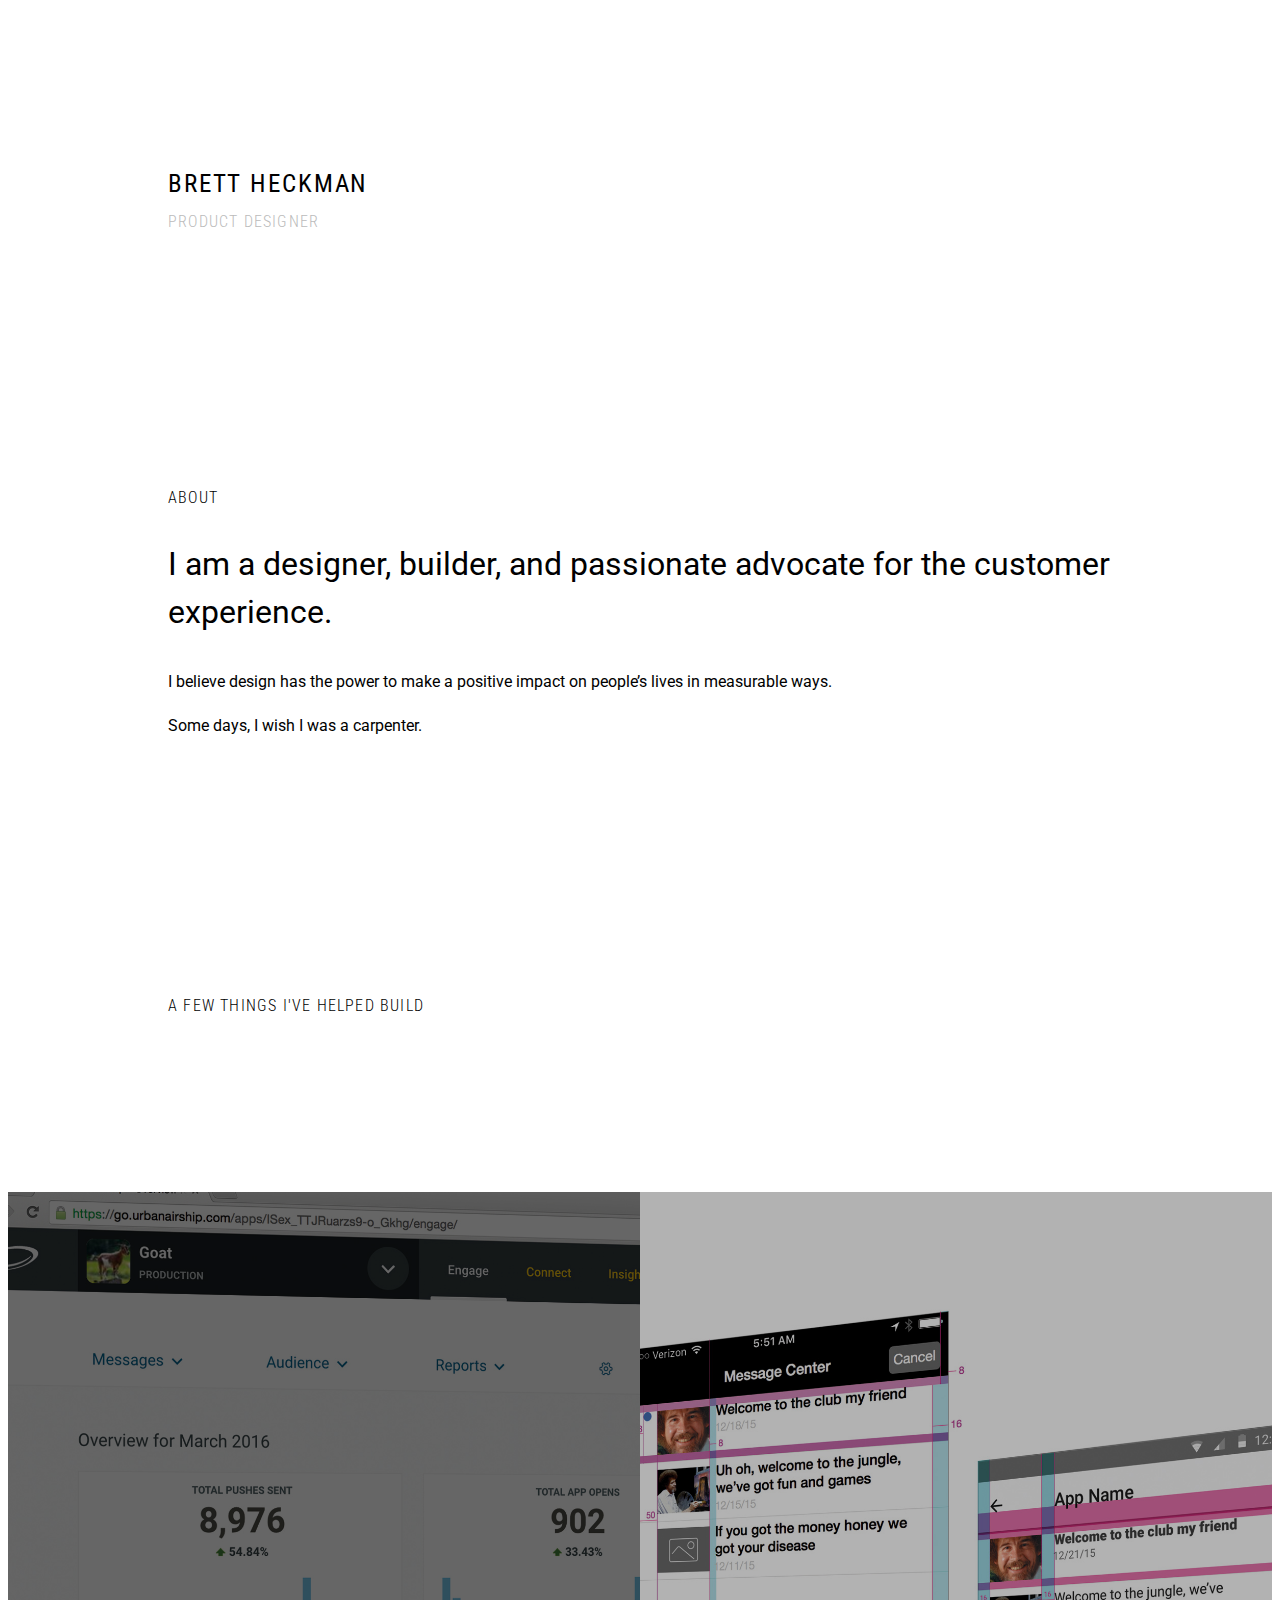
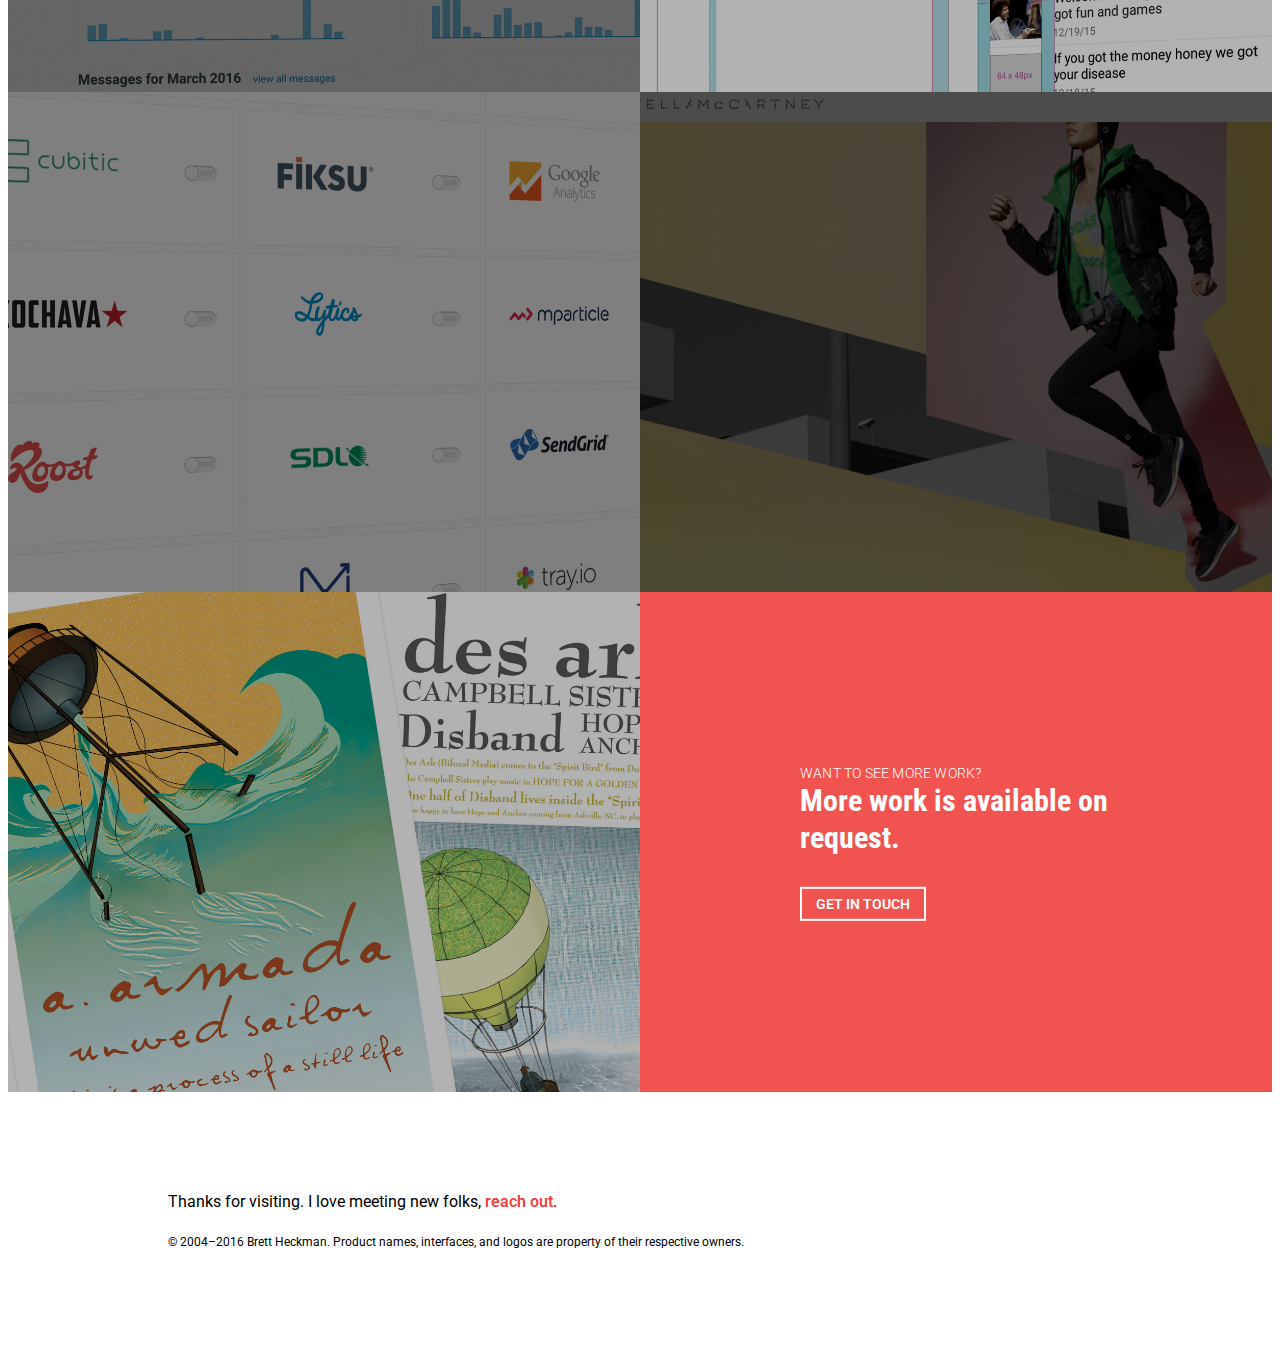
==== index.html @ d84061b2 "Initial commit" ====
<!doctype html>
<html lang="">
  <head>
    <meta charset="utf-8">
    <meta http-equiv="X-UA-Compatible" content="IE=edge">
    <meta name="description" content="">
    <meta name="viewport" content="width=device-width, initial-scale=1.0">
    <title>Web Starter Kit</title>

    <!-- Disable tap highlight on IE -->
    <meta name="msapplication-tap-highlight" content="no">

    <!-- Web Application Manifest -->
    <link rel="manifest" href="manifest.json">

    <!-- Add to homescreen for Chrome on Android -->
    <meta name="mobile-web-app-capable" content="yes">
    <meta name="application-name" content="Web Starter Kit">
    <link rel="icon" sizes="192x192" href="images/touch/chrome-touch-icon-192x192.png">

    <!-- Add to homescreen for Safari on iOS -->
    <meta name="apple-mobile-web-app-capable" content="yes">
    <meta name="apple-mobile-web-app-status-bar-style" content="black">
    <meta name="apple-mobile-web-app-title" content="Web Starter Kit">
    <link rel="apple-touch-icon" href="images/touch/apple-touch-icon.png">

    <!-- Tile icon for Win8 (144x144 + tile color) -->
    <meta name="msapplication-TileImage" content="images/touch/ms-touch-icon-144x144-precomposed.png">
    <meta name="msapplication-TileColor" content="#2F3BA2">

    <!-- Color the status bar on mobile devices -->
    <meta name="theme-color" content="#2F3BA2">

    <!-- Material Design icons -->
    <link rel="stylesheet" href="https://fonts.googleapis.com/icon?family=Material+Icons">

    <!-- Your styles -->
    <link rel="stylesheet" href="styles/main.css">
  </head>
  <body>
    <header>
      <h1>Brett Heckman</h1>
      <h2>Product Designer</h2>
    </header>
    <section class="about">
      <h2 class="kicker">About</h2>
      <p class="intro">I am a designer, builder, and passionate advocate for the customer experience.</p>
      <p>I believe design has the power to make a positive impact on people’s lives in measurable ways.</p>
      <p>Some days, I wish I was a carpenter.</p>
    </section>
    <section class="work">
      <h2 class="kicker">A Few Things I've Helped Build</h2>
      <div class="work-item">
        <div class="work-item__image" style="background-image: url('images/ua-ia-teaser.jpg');"></div>
        <div class="work-item__text">
          <span class="work-item__kicker">Urban Airship</span>
          <h2 class="work-item__title">Information Architecture &amp; User Flow Redesign</h2>
          <a class="button button--more" href="work/ua-ia.html">View More</a>
        </div>
        <div class="mask"></div>
      </div>
      <div class="work-item">
        <div class="work-item__image" style="background-image: url('images/message-center-teaser.jpg');"></div>
        <div class="work-item__text">
          <span class="work-item__kicker">Urban Airship</span>
          <h2 class="work-item__title">Message Center</h2>
          <a class="button button--more" href="work/message-center.html">View More</a>
        </div>
        <div class="mask"></div>
      </div>
      <div class="work-item">
        <div class="work-item__image" style="background-image: url('images/connect-teaser.jpg');"></div>
        <div class="work-item__text">
          <span class="work-item__kicker">Urban Airship</span>
          <h2 class="work-item__title">Connect: Mobile Data Stream</h2>
          <a class="button button--more" href="work/connect.html">View More</a>
        </div>
        <div class="mask"></div>
      </div>
      <div class="work-item">
        <div class="work-item__image" style="background-image: url('images/stella-teaser.jpg');"></div>
        <div class="work-item__text">
          <span class="work-item__kicker">Wardenclyffe</span>
          <h2 class="work-item__title">Stella McCartney iPad App</h2>
          <a class="button button--more" href="work/stella.html">View More</a>
        </div>
        <div class="mask"></div>
      </div>
      <div class="work-item">
        <div class="work-item__image" style="background-image: url('images/miscellany-teaser.jpg');"></div>
        <div class="work-item__text">
          <span class="work-item__kicker">Miscellany</span>
          <h2 class="work-item__title">Friends &amp; Family &amp; Fun</h2>
          <a class="button button--more" href="work/friends-family.html">View More</a>
        </div>
        <div class="mask"></div>
      </div>
      <div class="work-item more">
        <div class="work-item__text">
          <span class="work-item__kicker">Want to see more work?</span>
          <h2 class="work-item__title">More work is available on request.</h2>
          <a class="button button--more" href="mailto:brettheckman@gmail.com">Get in touch</a>
        </div>
        <div class="mask"></div>
      </div>
    </section>
    <section class="footer">
      <p>Thanks for visiting. I love meeting new folks, <a href="mailto:brettheckman@gmail.com">reach out</a>.</p>
      <p class="legal">&copy; 2004–2016 Brett Heckman. Product names, interfaces, and logos are property of their respective owners.</a>
    </section>

    <!-- build:js(app/) ../../scripts/main.min.js -->
    <script src="scripts/main.js"></script>
    <!-- endbuild -->

    <!-- Google Analytics: change UA-XXXXX-X to be your site's ID -->
    <script>
      (function(i,s,o,g,r,a,m){i['GoogleAnalyticsObject']=r;i[r]=i[r]||function(){
      (i[r].q=i[r].q||[]).push(arguments)},i[r].l=1*new Date();a=s.createElement(o),
      m=s.getElementsByTagName(o)[0];a.async=1;a.src=g;m.parentNode.insertBefore(a,m)
      })(window,document,'script','//www.google-analytics.com/analytics.js','ga');
      ga('create', 'UA-XXXXX-X', 'auto');
      ga('send', 'pageview');
    </script>
    <!-- Built with love using Web Starter Kit -->
  </body>
</html>
---- styles/main.css ----
@import url(https://fonts.googleapis.com/css?family=Roboto+Condensed:400,700,400italic,700italic,300,300italic);@import url(https://fonts.googleapis.com/css?family=Roboto:400,300,400italic,300italic,500,500italic);.clearfix,.feature,.the-facts,.work-item,.work-item.fb{*zoom:1}.clearfix:after,.feature:after,.the-facts:after,.work-item.fb:after,.work-item:after{display:table;content:"";clear:both}.element-focusable,.element-invisible{border:0;clip:rect(0 0 0 0);height:1px;margin:-1px;overflow:hidden;padding:0;position:absolute;width:1px}.element-focusable:active,.element-focusable:focus{clip:auto;height:auto;margin:0;overflow:visible;width:auto}.element-hidden{display:none}.work-item .work-item__text{top:50%;-webkit-transform:translateY(-50%);transform:translateY(-50%);position:absolute;z-index:3}article,aside,details,figcaption,figure,footer,header,hgroup,main,menu,nav,section,summary{display:block}audio,canvas,progress,video{display:inline-block;vertical-align:baseline;*display:inline;*zoom:1}audio:not([controls]){display:none;height:0}[hidden],template{display:none}button,input,select,textarea{font-family:Roboto,HelveticaNeue-Light,Helvetica Neue Light,Helvetica Neue,Helvetica,Arial,Lucida Grande,sans-serif}b,strong{font-weight:700}sub,sup{font-size:75%;line-height:0;position:relative;vertical-align:baseline}svg:not(:root){overflow:hidden}code,kbd,pre,samp{font-family:Consolas,Lucida Console,Liberation Mono,Courier New,monospace;font-size:1em;_font-family:courier new,monospace}button,input,optgroup,select,textarea{color:inherit;font-family:inherit;font-size:100%;margin:0;max-width:100%;vertical-align:baseline;*vertical-align:middle}button,select{text-transform:none}button,html input[type=button],input[type=reset],input[type=submit]{-webkit-appearance:button;cursor:pointer}button[disabled],html input[disabled]{cursor:default}button::-moz-focus-inner,input::-moz-focus-inner{border:0;padding:0}input[type=checkbox],input[type=radio]{box-sizing:border-box;padding:0;*height:13px;*width:13px}input[type=number]::-webkit-inner-spin-button,input[type=number]::-webkit-outer-spin-button{height:auto}input[type=search]{-webkit-appearance:textfield;box-sizing:content-box}input[type=search]::-webkit-search-cancel-button,input[type=search]::-webkit-search-decoration{-webkit-appearance:none}abbr,blockquote,code,kbd,q,samp,tt,var{-webkit-hyphens:none;-moz-hyphens:none;-ms-hyphens:none;hyphens:none}img,input,textarea,video{height:auto;max-width:100%}embed,iframe,object{max-width:100%}::-moz-selection{background:#00f;color:#fff;text-shadow:none}::selection{background:#00f;color:#fff;text-shadow:none}body,p{font-family:Roboto,HelveticaNeue-Light,Helvetica Neue Light,Helvetica Neue,Helvetica,Arial,Lucida Grande,sans-serif}p{line-height:1.75}a{color:#ef413d;font-weight:600;text-decoration:none;border-bottom:1px solid #fff;transition:all 225ms cubic-bezier(.23,.61,.41,1)}a:hover{color:#222;border-bottom:1px solid #222}h1,h2,h3,h4,h5,h6{font-family:Roboto Condensed,Roboto,HelveticaNeue-Light,Helvetica Neue Light,Helvetica Neue,Helvetica,Arial,Lucida Grande,sans-serif;-webkit-hyphens:none;-moz-hyphens:none;-ms-hyphens:none;hyphens:none;line-height:1.25em;text-rendering:optimizeLegibility}h1{font-weight:600;font-size:2.25em;text-transform:uppercase}h1,h2{margin:0 0 1em}h2{font-size:1.875em}h3{font-size:1.5em;margin:0 0 1em}h4{font-size:1.25em}h4,h5{margin:0 0 .5em}h5{font-size:1.125em}h6{font-size:1em;margin:0 0 .5em}.animate{opacity:0;-webkit-transform:translate3d(0,40px,0);transform:translate3d(0,40px,0);transition:opacity .6s ease-out,-webkit-transform .4s ease-out;transition:opacity .6s ease-out,transform .4s ease-out;transition:opacity .6s ease-out,transform .4s ease-out,-webkit-transform .4s ease-out}.animate--lite{-webkit-transform:translate3d(0,20px,0);transform:translate3d(0,20px,0)}header{padding:3rem 2rem;*zoom:1}header:after{display:table;content:"";clear:both}@media (min-width:700px){header{padding:5rem}}@media (min-width:980px){header{padding:10rem}}header h1{font-weight:400;font-size:1.5555555556em;margin-bottom:.5em}header h1,header h2{text-transform:uppercase;letter-spacing:.075em}header h2{font-weight:300;font-size:1em;color:#bbb}section{padding:3rem 2rem;*zoom:1}section:after{display:table;content:"";clear:both}@media (min-width:700px){section{padding:5rem}}@media (min-width:980px){section{padding:5rem 10rem}}section h2.kicker{text-transform:uppercase;font-weight:300;font-size:1rem;letter-spacing:.075em}section p.intro{font-size:2rem;line-height:1.5}.work{padding:0}.work h2.kicker{padding:3rem 2rem;*zoom:1}.work h2.kicker:after{display:table;content:"";clear:both}@media (min-width:700px){.work h2.kicker{padding:5rem}}@media (min-width:980px){.work h2.kicker{padding:10rem}}.work-item{position:relative;height:375px;overflow:hidden;background:#000;width:100%}@media (min-width:700px){.work-item{height:500px;width:50%}}@media (min-width:700px){.work-item,.work-item.fb{position:relative;overflow:hidden;float:left}.work-item.fb{height:1200px;width:100%}}.work-item .work-item__text{transition:opacity 225ms cubic-bezier(.23,.61,.41,1);padding:0 10em;opacity:0}.work-item .work-item__text .work-item__kicker{color:#fff;text-transform:uppercase;font-weight:300;font-size:.875rem;letter-spacing:.0125rem}.work-item .work-item__text h2.work-item__title{color:#fff}.work-item .work-item__image{background-position:50%;background-repeat:no-repeat;background-size:cover;bottom:0;cursor:pointer;left:0;position:absolute;right:0;top:0;-webkit-transform:scale(1.02);transform:scale(1.02);transition:-webkit-transform .55s ease-in-out;transition:transform .55s ease-in-out;transition:transform .55s ease-in-out,-webkit-transform .55s ease-in-out}.work-item .mask{top:0;left:0;height:100%;width:100%;position:absolute;z-index:2;background:#000;transition:all 525ms cubic-bezier(.23,.61,.41,1)}.work-item:nth-of-type(1) .mask{opacity:.6}.work-item:nth-of-type(2) .mask{opacity:.3}.work-item:nth-of-type(3) .mask{opacity:.5}.work-item:nth-of-type(4) .mask{opacity:.7}.work-item:nth-of-type(5) .mask{opacity:.3}.work-item:nth-of-type(6) .mask{opacity:.4}.work-item:active .mask,.work-item:focus .mask,.work-item:hover .mask{background:#ef413d;opacity:.9}.work-item:active .button--more,.work-item:active .work-item__text,.work-item:focus .button--more,.work-item:focus .work-item__text,.work-item:hover .button--more,.work-item:hover .work-item__text{opacity:1}.work-item:active .work-item__image,.work-item:focus .work-item__image,.work-item:hover .work-item__image{-webkit-transform:scale(1.2);transform:scale(1.2)}.work-item.more{background:#fff}.work-item.more .mask{background:#ef413d;opacity:.9}.work-item.more .work-item__text{opacity:1}.the-facts{max-width:1200px;margin:0 auto}@media (min-width:700px){.the-facts .project__description,.the-facts .section__content{width:75%;float:left;margin-right:-100%;margin-left:0;clear:none}}@media (min-width:700px){.the-facts .project__metadata,.the-facts .section__sidebar{width:25%;float:right;margin-left:0;margin-right:0;clear:none}}.the-facts h1.project__title{border-bottom:2px solid #ef413d;padding:1rem 0;margin-bottom:0;text-transform:none;font-size:3.5rem;font-weight:200}.the-facts .project__description{padding:2rem 2rem 1rem 0;box-sizing:border-box}.the-facts .project__description .intro{margin-top:0}.the-facts .project__metadata .partner__discipline{border-bottom:2px solid #ef413d;padding:1rem .5rem}.the-facts .project__metadata .partner__discipline .value{font-size:.875rem}.the-facts .project__metadata .partner__discipline:last-of-type{border-bottom:none}@media (min-width:700px){.the-facts .project__metadata{border-left:2px solid #ef413d}}.the-facts .key{font-size:.75rem;font-weight:600;margin-bottom:1rem;text-transform:uppercase;display:block;color:#ef413d}.the-facts .value{display:block}.work-artifacts{padding:5rem 0}.feature{position:relative;height:auto}@media (min-width:980px){.feature{height:570px}}.feature__image{background-repeat:no-repeat;background-size:100%;background-position:top;height:500px;position:relative}@media (min-width:980px){.feature__image{background-size:cover;height:570px}}.feature__text{padding:3rem 4rem;box-sizing:border-box}@media (min-width:980px){.feature__text{position:absolute;padding:0;z-index:2;width:100%;text-align:left;top:50%;-webkit-transform:translateY(-50%);transform:translateY(-50%)}}.feature__heading{line-height:1.5;color:#222}.feature__subhead{font-weight:400;line-height:1.5;text-transform:uppercase;color:#333}.feature__teaser{font-weight:400;line-height:1.5;margin-bottom:1.25em}.feature--50-50 .feature__image{width:100%}@media (min-width:980px){.feature--50-50 .feature__image{width:50%;float:left}}.feature--50-50 .feature__text{width:100%}@media (min-width:980px){.feature--50-50 .feature__text{background:#fff;width:50%;padding:0 10%;position:relative;float:left;box-sizing:border-box}.feature--50-50 .feature__text .feature__heading{color:#222}.feature--50-50 .feature__text .feature__subhead,.feature--50-50 .feature__text .feature__teaser{color:#333}}@media (min-width:980px){.feature--left .feature__image{float:right}}@media (min-width:980px){.feature--left .feature__text{float:left}}@media (min-width:980px){.feature--full{height:1000px}}.feature--full .feature__image{width:100%;z-index:1}@media (min-width:980px){.feature--full .feature__image{height:1000px}}.feature--full .feature__text .feature__heading,.feature--full .feature__text .feature__teaser{color:#fff}.feature--full .feature__text .feature__subhead{color:#222}@media (min-width:980px){.feature--full .feature__text{width:40%;left:30%}}.feature--full.short{height:250px}@media (min-width:980px){.feature--full.short{height:625px}}@media (min-width:980px) and (min-width:980px){.feature--full.short .feature__image{height:625px}}.process{padding:0}.process h2.kicker{padding:5rem 10rem}.mosiac{background:#fff;box-shadow:shadow("low");position:relative;width:100%;padding:0}@media (min-width:700px){.mosiac{display:-webkit-flex;display:-ms-flexbox;display:flex}}@media (max-width:700px){.mosiac .artifact-item{font-size:.8rem}}@media (min-width:700px){.mosiac .artifact__inner-row .artifact-item{font-size:.8rem}}@media (min-width:700px){.mosiac .artifact__row{display:-webkit-flex;display:-ms-flexbox;display:flex;-webkit-flex:1 1 auto;-ms-flex:1 1 auto;flex:1 1 auto;-webkit-flex-direction:column;-ms-flex-direction:column;flex-direction:column;width:50%}}@media (min-width:980px){.mosiac .artifact__row .artifact__inner-row{display:-webkit-flex;display:-ms-flexbox;display:flex;-webkit-flex-direction:row;-ms-flex-direction:row;flex-direction:row;-webkit-flex:1 0 auto;-ms-flex:1 0 auto;flex:1 0 auto}.mosiac .artifact__row .artifact__inner-row .artifact-item{-webkit-flex:1 1 auto;-ms-flex:1 1 auto;flex:1 1 auto;width:50%}}.artifact-item{cursor:pointer;background:#fff;position:relative;overflow:hidden}.artifact-item .mask{opacity:0;transition:opacity .3s ease-in-out}.artifact-item .node__title a{color:#fff;text-decoration:none}.artifact-item .button--more{opacity:0;transition:opacity .3s ease-in-out .3s,background-color .25s ease-in-out 0s}.artifact-item .artifact-item__text{padding:.25em 1em;position:absolute;top:50%;-webkit-transform:translateY(-50%);transform:translateY(-50%);z-index:3}.artifact-item .artifact-item__image{background-position:50%;background-repeat:no-repeat;background-size:cover;background-position:bottom;bottom:0;cursor:pointer;left:0;position:absolute;right:0;top:0;-webkit-transform:scale(.8);transform:scale(.8);transition:-webkit-transform .55s ease-in-out;transition:transform .55s ease-in-out;transition:transform .55s ease-in-out,-webkit-transform .55s ease-in-out}.artifact-item:active .mask,.artifact-item:focus .mask,.artifact-item:hover .mask{opacity:.75}.artifact-item:active .button--more,.artifact-item:focus .button--more,.artifact-item:hover .button--more{opacity:1}.artifact-item:active .artifact-item__image,.artifact-item:focus .artifact-item__image,.artifact-item:hover .artifact-item__image{-webkit-transform:scale(1);transform:scale(1)}.artifact-item{height:rem(200px);overflow:hidden;position:relative}@media (min-width:700px){.artifact-item{height:30vh;min-height:rem(300px)}}@media (min-width:1300px){.artifact-item{height:40vh}}.artifact-item .artifact-item__text{top:50%;-webkit-transform:translateY(-50%);transform:translateY(-50%);position:absolute;z-index:3;padding:0 2em}.artifact-item.is-large{-webkit-flex:1 0 auto;-ms-flex:1 0 auto;flex:1 0 auto}.artifact-item.is-large .artifact-item__text{padding:0 2em}@media (min-width:700px){.artifact-item.is-large{height:60vh;min-height:rem(600px)}}@media (min-width:980px){.artifact-item.is-large .artifact-item__text{padding:0 8em}}@media (min-width:1300px){.artifact-item.is-large{height:80vh}}.button{background:#ef413d;border-radius:0;color:#fff;cursor:pointer;display:inline-block;position:relative;font-family:Roboto,HelveticaNeue-Light,Helvetica Neue Light,Helvetica Neue,Helvetica,Arial,Lucida Grande,sans-serif;font-size:.875em;font-weight:600;line-height:30px;margin:0;padding:.0125em 1em;text-align:center;text-decoration:none;text-transform:uppercase;transition:all .25s cubic-bezier(.23,.61,.41,1);vertical-align:baseline;border:0;*line-height:normal;*zoom:1}.button:focus,.button:hover{background-color:#ce1511;border-color:#2a0403;color:#fff;outline:0}.button:active{background-color:#ce1511;border-color:#880e0b}.button.disabled{background:#f2f2f2;color:#333}.button--primary{background:#ef413d;border-radius:0;color:#fff;cursor:pointer;display:inline-block;position:relative;font-family:Roboto,HelveticaNeue-Light,Helvetica Neue Light,Helvetica Neue,Helvetica,Arial,Lucida Grande,sans-serif;font-size:.875em;font-weight:600;line-height:30px;margin:0;padding:.0125em 1em;text-align:center;text-decoration:none;text-transform:uppercase;transition:all .25s cubic-bezier(.23,.61,.41,1);vertical-align:baseline;border:0;*line-height:normal;*zoom:1}.button--primary:focus,.button--primary:hover{background-color:#ce1511;border-color:#2a0403;color:#fff;outline:0}.button--primary:active{background-color:#ce1511;border-color:#880e0b}.button--secondary{background:#333;border-radius:0;color:#fff;cursor:pointer;display:inline-block;position:relative;font-family:Roboto,HelveticaNeue-Light,Helvetica Neue Light,Helvetica Neue,Helvetica,Arial,Lucida Grande,sans-serif;font-size:.875em;font-weight:600;line-height:30px;margin:0;padding:.0125em 1em;text-align:center;text-decoration:none;text-transform:uppercase;transition:all .25s cubic-bezier(.23,.61,.41,1);vertical-align:baseline;border:0;*line-height:normal;*zoom:1}.button--secondary:focus,.button--secondary:hover{background-color:#0d0d0d;border-color:#000;color:#fff;outline:0}.button--secondary:active{background-color:#0d0d0d;border-color:#000}.button--more{background:transparent;border-radius:0;color:#fff;cursor:pointer;display:inline-block;position:relative;font-family:Roboto,HelveticaNeue-Light,Helvetica Neue Light,Helvetica Neue,Helvetica,Arial,Lucida Grande,sans-serif;font-size:.875em;font-weight:600;line-height:30px;margin:0;padding:.0125em 1em;text-align:center;text-decoration:none;text-transform:uppercase;transition:all .25s cubic-bezier(.23,.61,.41,1);vertical-align:baseline;border:0;border:2px solid #fff;*line-height:normal;*zoom:1}.button--more:focus,.button--more:hover{color:#fff;outline:0}.button--more:active,.button--more:focus,.button--more:hover{background-color:transparent;border-color:transparent}.button--more:hover{color:#222;border:2px solid #222}.back{background:#f2f2f2;border-radius:50%;color:#fff;cursor:pointer;display:inline-block;position:relative;font-family:Roboto,HelveticaNeue-Light,Helvetica Neue Light,Helvetica Neue,Helvetica,Arial,Lucida Grande,sans-serif;font-size:.875em;font-weight:600;line-height:30px;margin:0;padding:.0125em 1em;text-decoration:none;text-transform:uppercase;transition:all .25s cubic-bezier(.23,.61,.41,1);vertical-align:baseline;border:0;*line-height:normal;*zoom:1;color:#ef413d;display:block;padding:0;text-align:center;height:60px;width:60px;line-height:70px}.back:focus,.back:hover{background-color:#ccc;border-color:#737373;color:#fff;outline:0}.back:active{background-color:#ccc;border-color:#a6a6a6}.legal{font-size:.75rem}
/*# sourceMappingURL=main.css.map */
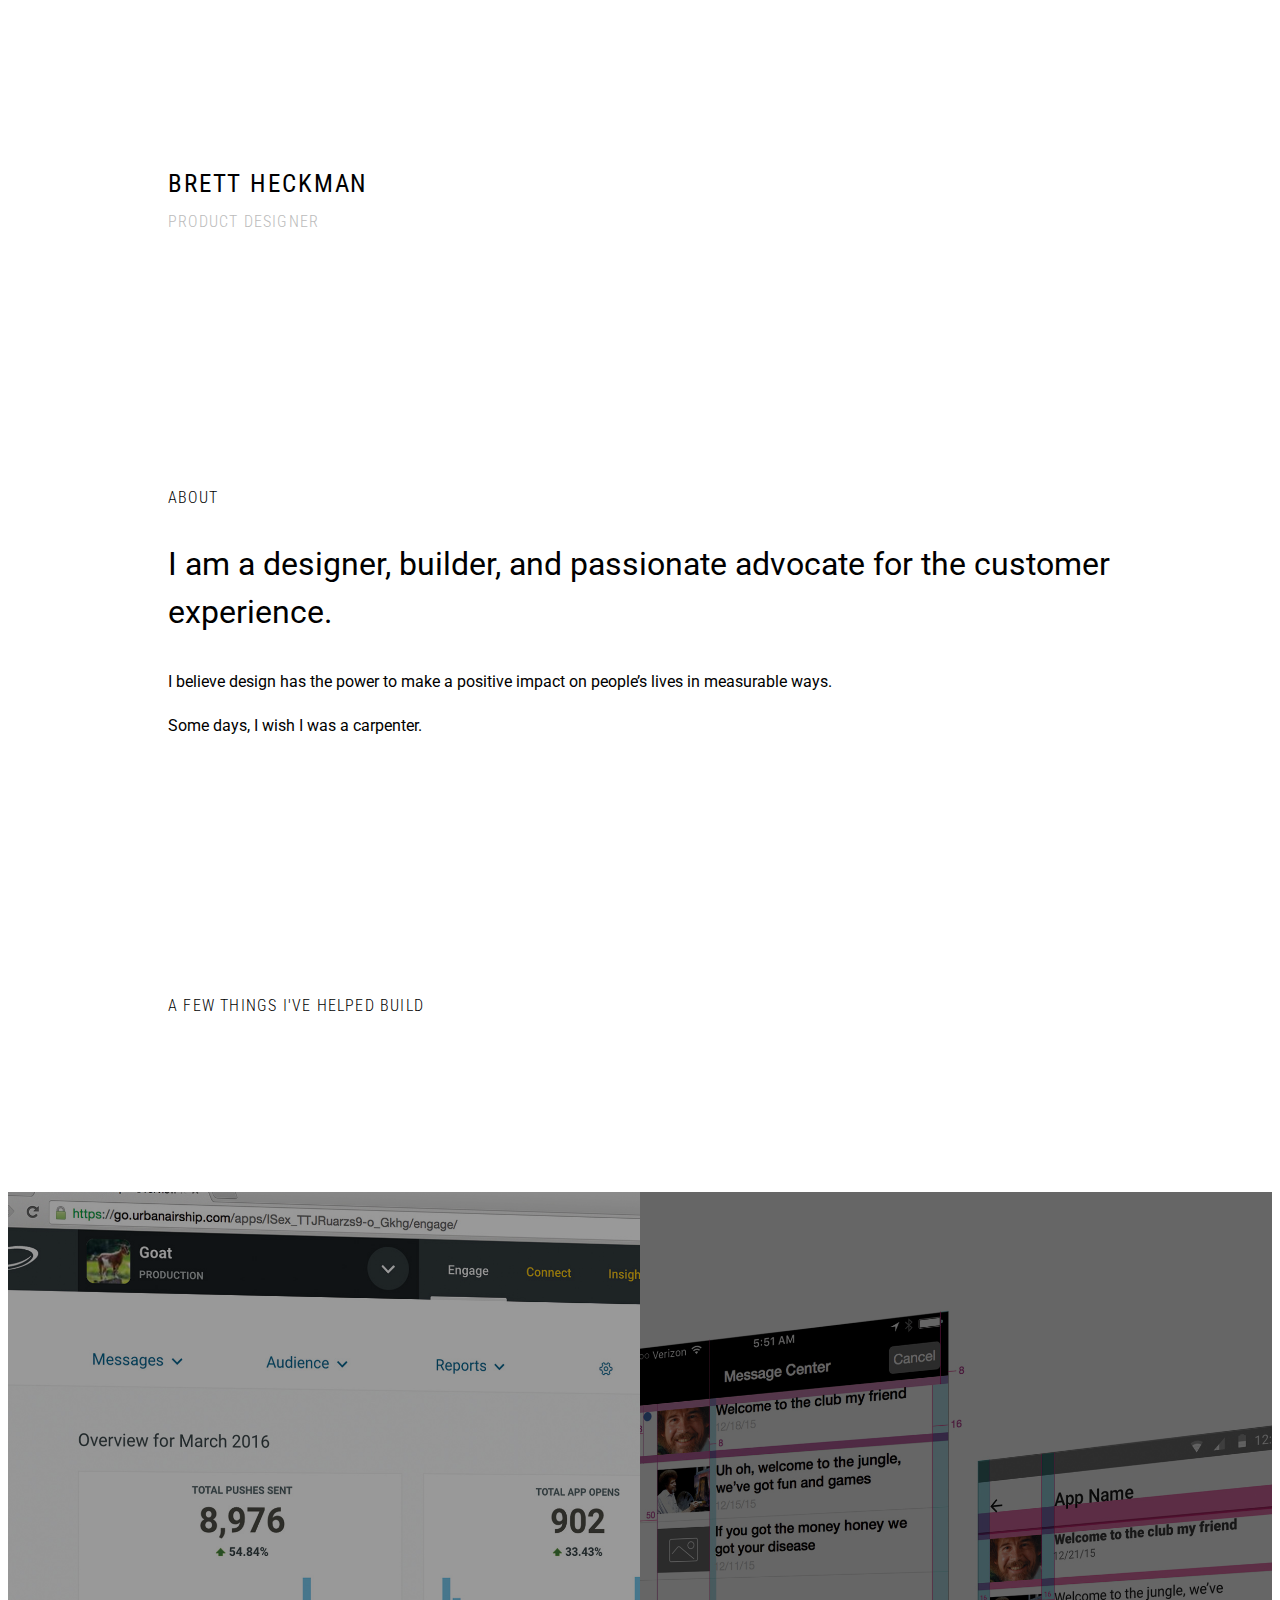
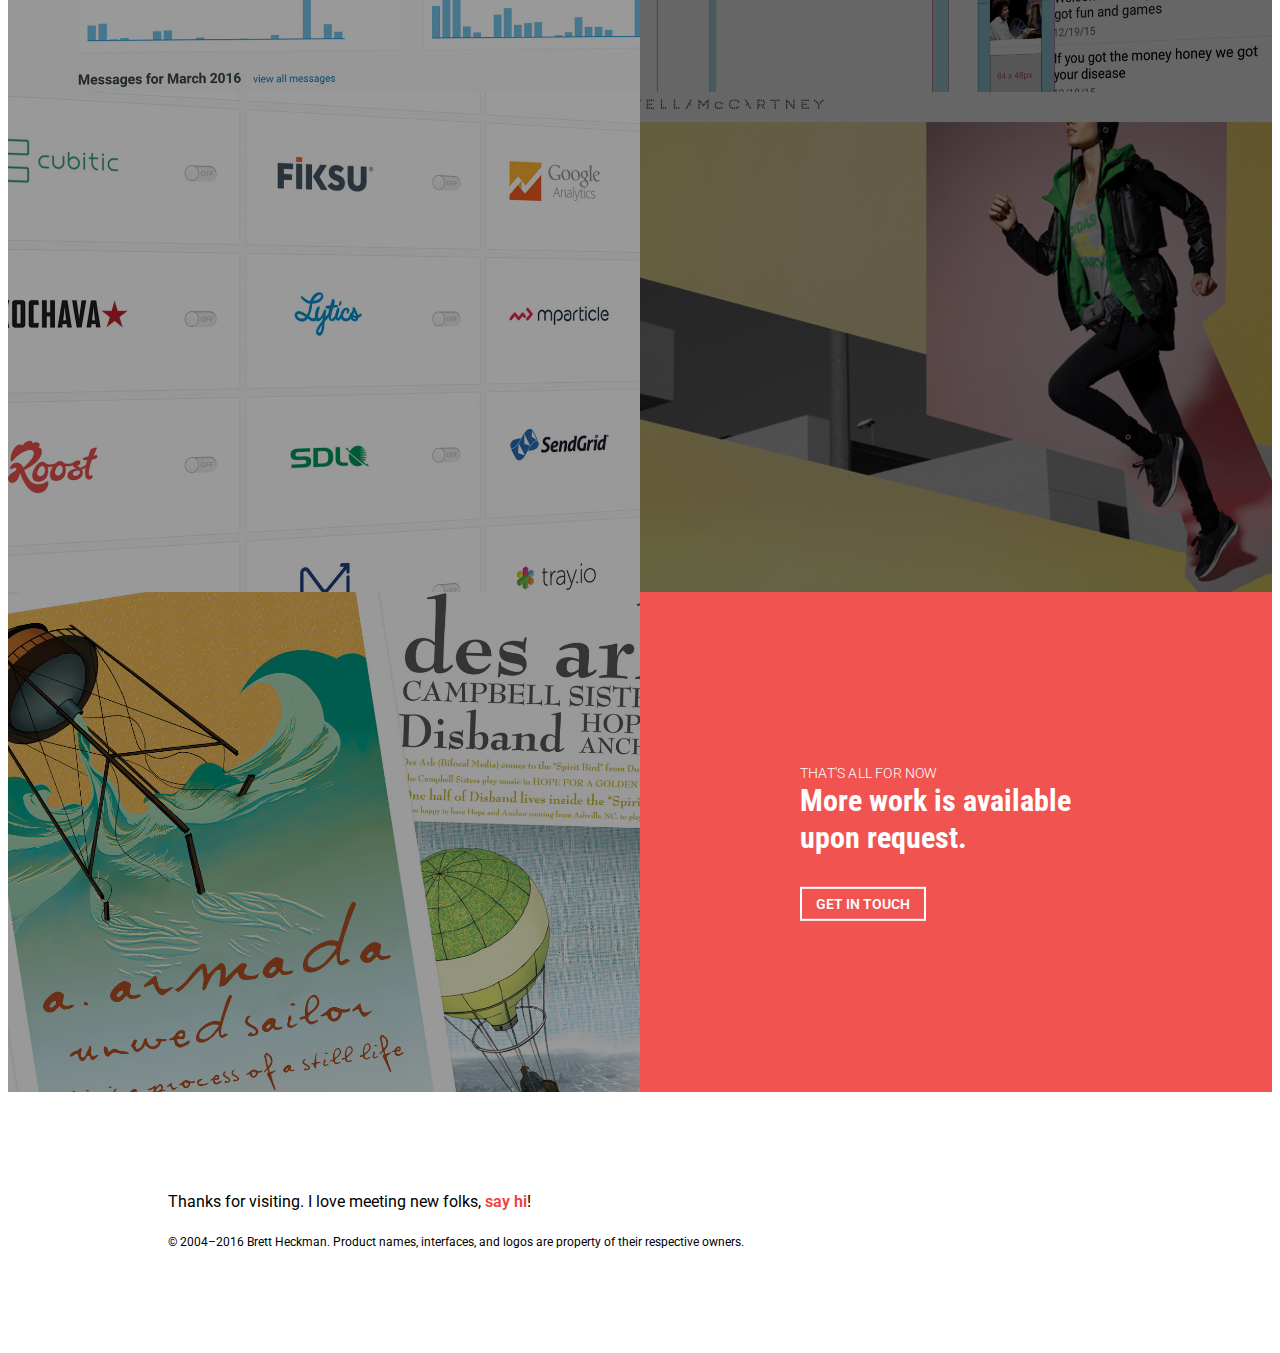
==== commit c80d28ef: "small copy update" ====
--- a/index.html
+++ b/index.html
@@ -5,7 +5,7 @@
     <meta http-equiv="X-UA-Compatible" content="IE=edge">
     <meta name="description" content="">
     <meta name="viewport" content="width=device-width, initial-scale=1.0">
-    <title>Web Starter Kit</title>
+    <title>Brett Heckman | User Experience Designer</title>
 
     <!-- Disable tap highlight on IE -->
     <meta name="msapplication-tap-highlight" content="no">
@@ -97,15 +97,15 @@
       </div>
       <div class="work-item more">
         <div class="work-item__text">
-          <span class="work-item__kicker">Want to see more work?</span>
-          <h2 class="work-item__title">More work is available on request.</h2>
+          <span class="work-item__kicker">That's all for now</span>
+          <h2 class="work-item__title">More work is available upon request.</h2>
           <a class="button button--more" href="mailto:brettheckman@gmail.com">Get in touch</a>
         </div>
         <div class="mask"></div>
       </div>
     </section>
     <section class="footer">
-      <p>Thanks for visiting. I love meeting new folks, <a href="mailto:brettheckman@gmail.com">reach out</a>.</p>
+      <p>Thanks for visiting. I love meeting new folks, <a href="mailto:brettheckman@gmail.com">say hi</a>!</p>
       <p class="legal">&copy; 2004–2016 Brett Heckman. Product names, interfaces, and logos are property of their respective owners.</a>
     </section>
 
--- a/styles/main.css
+++ b/styles/main.css
@@ -1,2 +1,2 @@
-@import url(https://fonts.googleapis.com/css?family=Roboto+Condensed:400,700,400italic,700italic,300,300italic);@import url(https://fonts.googleapis.com/css?family=Roboto:400,300,400italic,300italic,500,500italic);.clearfix,.feature,.the-facts,.work-item,.work-item.fb{*zoom:1}.clearfix:after,.feature:after,.the-facts:after,.work-item.fb:after,.work-item:after{display:table;content:"";clear:both}.element-focusable,.element-invisible{border:0;clip:rect(0 0 0 0);height:1px;margin:-1px;overflow:hidden;padding:0;position:absolute;width:1px}.element-focusable:active,.element-focusable:focus{clip:auto;height:auto;margin:0;overflow:visible;width:auto}.element-hidden{display:none}.work-item .work-item__text{top:50%;-webkit-transform:translateY(-50%);transform:translateY(-50%);position:absolute;z-index:3}article,aside,details,figcaption,figure,footer,header,hgroup,main,menu,nav,section,summary{display:block}audio,canvas,progress,video{display:inline-block;vertical-align:baseline;*display:inline;*zoom:1}audio:not([controls]){display:none;height:0}[hidden],template{display:none}button,input,select,textarea{font-family:Roboto,HelveticaNeue-Light,Helvetica Neue Light,Helvetica Neue,Helvetica,Arial,Lucida Grande,sans-serif}b,strong{font-weight:700}sub,sup{font-size:75%;line-height:0;position:relative;vertical-align:baseline}svg:not(:root){overflow:hidden}code,kbd,pre,samp{font-family:Consolas,Lucida Console,Liberation Mono,Courier New,monospace;font-size:1em;_font-family:courier new,monospace}button,input,optgroup,select,textarea{color:inherit;font-family:inherit;font-size:100%;margin:0;max-width:100%;vertical-align:baseline;*vertical-align:middle}button,select{text-transform:none}button,html input[type=button],input[type=reset],input[type=submit]{-webkit-appearance:button;cursor:pointer}button[disabled],html input[disabled]{cursor:default}button::-moz-focus-inner,input::-moz-focus-inner{border:0;padding:0}input[type=checkbox],input[type=radio]{box-sizing:border-box;padding:0;*height:13px;*width:13px}input[type=number]::-webkit-inner-spin-button,input[type=number]::-webkit-outer-spin-button{height:auto}input[type=search]{-webkit-appearance:textfield;box-sizing:content-box}input[type=search]::-webkit-search-cancel-button,input[type=search]::-webkit-search-decoration{-webkit-appearance:none}abbr,blockquote,code,kbd,q,samp,tt,var{-webkit-hyphens:none;-moz-hyphens:none;-ms-hyphens:none;hyphens:none}img,input,textarea,video{height:auto;max-width:100%}embed,iframe,object{max-width:100%}::-moz-selection{background:#00f;color:#fff;text-shadow:none}::selection{background:#00f;color:#fff;text-shadow:none}body,p{font-family:Roboto,HelveticaNeue-Light,Helvetica Neue Light,Helvetica Neue,Helvetica,Arial,Lucida Grande,sans-serif}p{line-height:1.75}a{color:#ef413d;font-weight:600;text-decoration:none;border-bottom:1px solid #fff;transition:all 225ms cubic-bezier(.23,.61,.41,1)}a:hover{color:#222;border-bottom:1px solid #222}h1,h2,h3,h4,h5,h6{font-family:Roboto Condensed,Roboto,HelveticaNeue-Light,Helvetica Neue Light,Helvetica Neue,Helvetica,Arial,Lucida Grande,sans-serif;-webkit-hyphens:none;-moz-hyphens:none;-ms-hyphens:none;hyphens:none;line-height:1.25em;text-rendering:optimizeLegibility}h1{font-weight:600;font-size:2.25em;text-transform:uppercase}h1,h2{margin:0 0 1em}h2{font-size:1.875em}h3{font-size:1.5em;margin:0 0 1em}h4{font-size:1.25em}h4,h5{margin:0 0 .5em}h5{font-size:1.125em}h6{font-size:1em;margin:0 0 .5em}.animate{opacity:0;-webkit-transform:translate3d(0,40px,0);transform:translate3d(0,40px,0);transition:opacity .6s ease-out,-webkit-transform .4s ease-out;transition:opacity .6s ease-out,transform .4s ease-out;transition:opacity .6s ease-out,transform .4s ease-out,-webkit-transform .4s ease-out}.animate--lite{-webkit-transform:translate3d(0,20px,0);transform:translate3d(0,20px,0)}header{padding:3rem 2rem;*zoom:1}header:after{display:table;content:"";clear:both}@media (min-width:700px){header{padding:5rem}}@media (min-width:980px){header{padding:10rem}}header h1{font-weight:400;font-size:1.5555555556em;margin-bottom:.5em}header h1,header h2{text-transform:uppercase;letter-spacing:.075em}header h2{font-weight:300;font-size:1em;color:#bbb}section{padding:3rem 2rem;*zoom:1}section:after{display:table;content:"";clear:both}@media (min-width:700px){section{padding:5rem}}@media (min-width:980px){section{padding:5rem 10rem}}section h2.kicker{text-transform:uppercase;font-weight:300;font-size:1rem;letter-spacing:.075em}section p.intro{font-size:2rem;line-height:1.5}.work{padding:0}.work h2.kicker{padding:3rem 2rem;*zoom:1}.work h2.kicker:after{display:table;content:"";clear:both}@media (min-width:700px){.work h2.kicker{padding:5rem}}@media (min-width:980px){.work h2.kicker{padding:10rem}}.work-item{position:relative;height:375px;overflow:hidden;background:#000;width:100%}@media (min-width:700px){.work-item{height:500px;width:50%}}@media (min-width:700px){.work-item,.work-item.fb{position:relative;overflow:hidden;float:left}.work-item.fb{height:1200px;width:100%}}.work-item .work-item__text{transition:opacity 225ms cubic-bezier(.23,.61,.41,1);padding:0 10em;opacity:0}.work-item .work-item__text .work-item__kicker{color:#fff;text-transform:uppercase;font-weight:300;font-size:.875rem;letter-spacing:.0125rem}.work-item .work-item__text h2.work-item__title{color:#fff}.work-item .work-item__image{background-position:50%;background-repeat:no-repeat;background-size:cover;bottom:0;cursor:pointer;left:0;position:absolute;right:0;top:0;-webkit-transform:scale(1.02);transform:scale(1.02);transition:-webkit-transform .55s ease-in-out;transition:transform .55s ease-in-out;transition:transform .55s ease-in-out,-webkit-transform .55s ease-in-out}.work-item .mask{top:0;left:0;height:100%;width:100%;position:absolute;z-index:2;background:#000;transition:all 525ms cubic-bezier(.23,.61,.41,1)}.work-item:nth-of-type(1) .mask{opacity:.6}.work-item:nth-of-type(2) .mask{opacity:.3}.work-item:nth-of-type(3) .mask{opacity:.5}.work-item:nth-of-type(4) .mask{opacity:.7}.work-item:nth-of-type(5) .mask{opacity:.3}.work-item:nth-of-type(6) .mask{opacity:.4}.work-item:active .mask,.work-item:focus .mask,.work-item:hover .mask{background:#ef413d;opacity:.9}.work-item:active .button--more,.work-item:active .work-item__text,.work-item:focus .button--more,.work-item:focus .work-item__text,.work-item:hover .button--more,.work-item:hover .work-item__text{opacity:1}.work-item:active .work-item__image,.work-item:focus .work-item__image,.work-item:hover .work-item__image{-webkit-transform:scale(1.2);transform:scale(1.2)}.work-item.more{background:#fff}.work-item.more .mask{background:#ef413d;opacity:.9}.work-item.more .work-item__text{opacity:1}.the-facts{max-width:1200px;margin:0 auto}@media (min-width:700px){.the-facts .project__description,.the-facts .section__content{width:75%;float:left;margin-right:-100%;margin-left:0;clear:none}}@media (min-width:700px){.the-facts .project__metadata,.the-facts .section__sidebar{width:25%;float:right;margin-left:0;margin-right:0;clear:none}}.the-facts h1.project__title{border-bottom:2px solid #ef413d;padding:1rem 0;margin-bottom:0;text-transform:none;font-size:3.5rem;font-weight:200}.the-facts .project__description{padding:2rem 2rem 1rem 0;box-sizing:border-box}.the-facts .project__description .intro{margin-top:0}.the-facts .project__metadata .partner__discipline{border-bottom:2px solid #ef413d;padding:1rem .5rem}.the-facts .project__metadata .partner__discipline .value{font-size:.875rem}.the-facts .project__metadata .partner__discipline:last-of-type{border-bottom:none}@media (min-width:700px){.the-facts .project__metadata{border-left:2px solid #ef413d}}.the-facts .key{font-size:.75rem;font-weight:600;margin-bottom:1rem;text-transform:uppercase;display:block;color:#ef413d}.the-facts .value{display:block}.work-artifacts{padding:5rem 0}.feature{position:relative;height:auto}@media (min-width:980px){.feature{height:570px}}.feature__image{background-repeat:no-repeat;background-size:100%;background-position:top;height:500px;position:relative}@media (min-width:980px){.feature__image{background-size:cover;height:570px}}.feature__text{padding:3rem 4rem;box-sizing:border-box}@media (min-width:980px){.feature__text{position:absolute;padding:0;z-index:2;width:100%;text-align:left;top:50%;-webkit-transform:translateY(-50%);transform:translateY(-50%)}}.feature__heading{line-height:1.5;color:#222}.feature__subhead{font-weight:400;line-height:1.5;text-transform:uppercase;color:#333}.feature__teaser{font-weight:400;line-height:1.5;margin-bottom:1.25em}.feature--50-50 .feature__image{width:100%}@media (min-width:980px){.feature--50-50 .feature__image{width:50%;float:left}}.feature--50-50 .feature__text{width:100%}@media (min-width:980px){.feature--50-50 .feature__text{background:#fff;width:50%;padding:0 10%;position:relative;float:left;box-sizing:border-box}.feature--50-50 .feature__text .feature__heading{color:#222}.feature--50-50 .feature__text .feature__subhead,.feature--50-50 .feature__text .feature__teaser{color:#333}}@media (min-width:980px){.feature--left .feature__image{float:right}}@media (min-width:980px){.feature--left .feature__text{float:left}}@media (min-width:980px){.feature--full{height:1000px}}.feature--full .feature__image{width:100%;z-index:1}@media (min-width:980px){.feature--full .feature__image{height:1000px}}.feature--full .feature__text .feature__heading,.feature--full .feature__text .feature__teaser{color:#fff}.feature--full .feature__text .feature__subhead{color:#222}@media (min-width:980px){.feature--full .feature__text{width:40%;left:30%}}.feature--full.short{height:250px}@media (min-width:980px){.feature--full.short{height:625px}}@media (min-width:980px) and (min-width:980px){.feature--full.short .feature__image{height:625px}}.process{padding:0}.process h2.kicker{padding:5rem 10rem}.mosiac{background:#fff;box-shadow:shadow("low");position:relative;width:100%;padding:0}@media (min-width:700px){.mosiac{display:-webkit-flex;display:-ms-flexbox;display:flex}}@media (max-width:700px){.mosiac .artifact-item{font-size:.8rem}}@media (min-width:700px){.mosiac .artifact__inner-row .artifact-item{font-size:.8rem}}@media (min-width:700px){.mosiac .artifact__row{display:-webkit-flex;display:-ms-flexbox;display:flex;-webkit-flex:1 1 auto;-ms-flex:1 1 auto;flex:1 1 auto;-webkit-flex-direction:column;-ms-flex-direction:column;flex-direction:column;width:50%}}@media (min-width:980px){.mosiac .artifact__row .artifact__inner-row{display:-webkit-flex;display:-ms-flexbox;display:flex;-webkit-flex-direction:row;-ms-flex-direction:row;flex-direction:row;-webkit-flex:1 0 auto;-ms-flex:1 0 auto;flex:1 0 auto}.mosiac .artifact__row .artifact__inner-row .artifact-item{-webkit-flex:1 1 auto;-ms-flex:1 1 auto;flex:1 1 auto;width:50%}}.artifact-item{cursor:pointer;background:#fff;position:relative;overflow:hidden}.artifact-item .mask{opacity:0;transition:opacity .3s ease-in-out}.artifact-item .node__title a{color:#fff;text-decoration:none}.artifact-item .button--more{opacity:0;transition:opacity .3s ease-in-out .3s,background-color .25s ease-in-out 0s}.artifact-item .artifact-item__text{padding:.25em 1em;position:absolute;top:50%;-webkit-transform:translateY(-50%);transform:translateY(-50%);z-index:3}.artifact-item .artifact-item__image{background-position:50%;background-repeat:no-repeat;background-size:cover;background-position:bottom;bottom:0;cursor:pointer;left:0;position:absolute;right:0;top:0;-webkit-transform:scale(.8);transform:scale(.8);transition:-webkit-transform .55s ease-in-out;transition:transform .55s ease-in-out;transition:transform .55s ease-in-out,-webkit-transform .55s ease-in-out}.artifact-item:active .mask,.artifact-item:focus .mask,.artifact-item:hover .mask{opacity:.75}.artifact-item:active .button--more,.artifact-item:focus .button--more,.artifact-item:hover .button--more{opacity:1}.artifact-item:active .artifact-item__image,.artifact-item:focus .artifact-item__image,.artifact-item:hover .artifact-item__image{-webkit-transform:scale(1);transform:scale(1)}.artifact-item{height:rem(200px);overflow:hidden;position:relative}@media (min-width:700px){.artifact-item{height:30vh;min-height:rem(300px)}}@media (min-width:1300px){.artifact-item{height:40vh}}.artifact-item .artifact-item__text{top:50%;-webkit-transform:translateY(-50%);transform:translateY(-50%);position:absolute;z-index:3;padding:0 2em}.artifact-item.is-large{-webkit-flex:1 0 auto;-ms-flex:1 0 auto;flex:1 0 auto}.artifact-item.is-large .artifact-item__text{padding:0 2em}@media (min-width:700px){.artifact-item.is-large{height:60vh;min-height:rem(600px)}}@media (min-width:980px){.artifact-item.is-large .artifact-item__text{padding:0 8em}}@media (min-width:1300px){.artifact-item.is-large{height:80vh}}.button{background:#ef413d;border-radius:0;color:#fff;cursor:pointer;display:inline-block;position:relative;font-family:Roboto,HelveticaNeue-Light,Helvetica Neue Light,Helvetica Neue,Helvetica,Arial,Lucida Grande,sans-serif;font-size:.875em;font-weight:600;line-height:30px;margin:0;padding:.0125em 1em;text-align:center;text-decoration:none;text-transform:uppercase;transition:all .25s cubic-bezier(.23,.61,.41,1);vertical-align:baseline;border:0;*line-height:normal;*zoom:1}.button:focus,.button:hover{background-color:#ce1511;border-color:#2a0403;color:#fff;outline:0}.button:active{background-color:#ce1511;border-color:#880e0b}.button.disabled{background:#f2f2f2;color:#333}.button--primary{background:#ef413d;border-radius:0;color:#fff;cursor:pointer;display:inline-block;position:relative;font-family:Roboto,HelveticaNeue-Light,Helvetica Neue Light,Helvetica Neue,Helvetica,Arial,Lucida Grande,sans-serif;font-size:.875em;font-weight:600;line-height:30px;margin:0;padding:.0125em 1em;text-align:center;text-decoration:none;text-transform:uppercase;transition:all .25s cubic-bezier(.23,.61,.41,1);vertical-align:baseline;border:0;*line-height:normal;*zoom:1}.button--primary:focus,.button--primary:hover{background-color:#ce1511;border-color:#2a0403;color:#fff;outline:0}.button--primary:active{background-color:#ce1511;border-color:#880e0b}.button--secondary{background:#333;border-radius:0;color:#fff;cursor:pointer;display:inline-block;position:relative;font-family:Roboto,HelveticaNeue-Light,Helvetica Neue Light,Helvetica Neue,Helvetica,Arial,Lucida Grande,sans-serif;font-size:.875em;font-weight:600;line-height:30px;margin:0;padding:.0125em 1em;text-align:center;text-decoration:none;text-transform:uppercase;transition:all .25s cubic-bezier(.23,.61,.41,1);vertical-align:baseline;border:0;*line-height:normal;*zoom:1}.button--secondary:focus,.button--secondary:hover{background-color:#0d0d0d;border-color:#000;color:#fff;outline:0}.button--secondary:active{background-color:#0d0d0d;border-color:#000}.button--more{background:transparent;border-radius:0;color:#fff;cursor:pointer;display:inline-block;position:relative;font-family:Roboto,HelveticaNeue-Light,Helvetica Neue Light,Helvetica Neue,Helvetica,Arial,Lucida Grande,sans-serif;font-size:.875em;font-weight:600;line-height:30px;margin:0;padding:.0125em 1em;text-align:center;text-decoration:none;text-transform:uppercase;transition:all .25s cubic-bezier(.23,.61,.41,1);vertical-align:baseline;border:0;border:2px solid #fff;*line-height:normal;*zoom:1}.button--more:focus,.button--more:hover{color:#fff;outline:0}.button--more:active,.button--more:focus,.button--more:hover{background-color:transparent;border-color:transparent}.button--more:hover{color:#222;border:2px solid #222}.back{background:#f2f2f2;border-radius:50%;color:#fff;cursor:pointer;display:inline-block;position:relative;font-family:Roboto,HelveticaNeue-Light,Helvetica Neue Light,Helvetica Neue,Helvetica,Arial,Lucida Grande,sans-serif;font-size:.875em;font-weight:600;line-height:30px;margin:0;padding:.0125em 1em;text-decoration:none;text-transform:uppercase;transition:all .25s cubic-bezier(.23,.61,.41,1);vertical-align:baseline;border:0;*line-height:normal;*zoom:1;color:#ef413d;display:block;padding:0;text-align:center;height:60px;width:60px;line-height:70px}.back:focus,.back:hover{background-color:#ccc;border-color:#737373;color:#fff;outline:0}.back:active{background-color:#ccc;border-color:#a6a6a6}.legal{font-size:.75rem}
+@import url(https://fonts.googleapis.com/css?family=Roboto+Condensed:400,700,400italic,700italic,300,300italic);@import url(https://fonts.googleapis.com/css?family=Roboto:400,300,400italic,300italic,500,500italic);.clearfix,.feature,.the-facts,.work-item,.work-item.fb{*zoom:1}.clearfix:after,.feature:after,.the-facts:after,.work-item.fb:after,.work-item:after{display:table;content:"";clear:both}.element-focusable,.element-invisible{border:0;clip:rect(0 0 0 0);height:1px;margin:-1px;overflow:hidden;padding:0;position:absolute;width:1px}.element-focusable:active,.element-focusable:focus{clip:auto;height:auto;margin:0;overflow:visible;width:auto}.element-hidden{display:none}.work-item .work-item__text{top:50%;-webkit-transform:translateY(-50%);transform:translateY(-50%);position:absolute;z-index:3}article,aside,details,figcaption,figure,footer,header,hgroup,main,menu,nav,section,summary{display:block}audio,canvas,progress,video{display:inline-block;vertical-align:baseline;*display:inline;*zoom:1}audio:not([controls]){display:none;height:0}[hidden],template{display:none}button,input,select,textarea{font-family:Roboto,HelveticaNeue-Light,Helvetica Neue Light,Helvetica Neue,Helvetica,Arial,Lucida Grande,sans-serif}b,strong{font-weight:700}sub,sup{font-size:75%;line-height:0;position:relative;vertical-align:baseline}svg:not(:root){overflow:hidden}code,kbd,pre,samp{font-family:Consolas,Lucida Console,Liberation Mono,Courier New,monospace;font-size:1em;_font-family:courier new,monospace}button,input,optgroup,select,textarea{color:inherit;font-family:inherit;font-size:100%;margin:0;max-width:100%;vertical-align:baseline;*vertical-align:middle}button,select{text-transform:none}button,html input[type=button],input[type=reset],input[type=submit]{-webkit-appearance:button;cursor:pointer}button[disabled],html input[disabled]{cursor:default}button::-moz-focus-inner,input::-moz-focus-inner{border:0;padding:0}input[type=checkbox],input[type=radio]{box-sizing:border-box;padding:0;*height:13px;*width:13px}input[type=number]::-webkit-inner-spin-button,input[type=number]::-webkit-outer-spin-button{height:auto}input[type=search]{-webkit-appearance:textfield;box-sizing:content-box}input[type=search]::-webkit-search-cancel-button,input[type=search]::-webkit-search-decoration{-webkit-appearance:none}abbr,blockquote,code,kbd,q,samp,tt,var{-webkit-hyphens:none;-moz-hyphens:none;-ms-hyphens:none;hyphens:none}img,input,textarea,video{height:auto;max-width:100%}embed,iframe,object{max-width:100%}::-moz-selection{background:#00f;color:#fff;text-shadow:none}::selection{background:#00f;color:#fff;text-shadow:none}body,p{font-family:Roboto,HelveticaNeue-Light,Helvetica Neue Light,Helvetica Neue,Helvetica,Arial,Lucida Grande,sans-serif}p{line-height:1.75}a{color:#ef413d;font-weight:600;text-decoration:none;border-bottom:1px solid #fff;transition:all 225ms cubic-bezier(.23,.61,.41,1)}a:hover{color:#222;border-bottom:1px solid #222}h1,h2,h3,h4,h5,h6{font-family:Roboto Condensed,Roboto,HelveticaNeue-Light,Helvetica Neue Light,Helvetica Neue,Helvetica,Arial,Lucida Grande,sans-serif;-webkit-hyphens:none;-moz-hyphens:none;-ms-hyphens:none;hyphens:none;line-height:1.25em;text-rendering:optimizeLegibility}h1{font-weight:600;font-size:2.25em;text-transform:uppercase}h1,h2{margin:0 0 1em}h2{font-size:1.875em}h3{font-size:1.5em;margin:0 0 1em}h4{font-size:1.25em}h4,h5{margin:0 0 .5em}h5{font-size:1.125em}h6{font-size:1em;margin:0 0 .5em}.animate{opacity:0;-webkit-transform:translate3d(0,40px,0);transform:translate3d(0,40px,0);transition:opacity .6s ease-out,-webkit-transform .4s ease-out;transition:opacity .6s ease-out,transform .4s ease-out;transition:opacity .6s ease-out,transform .4s ease-out,-webkit-transform .4s ease-out}.animate--lite{-webkit-transform:translate3d(0,20px,0);transform:translate3d(0,20px,0)}header{padding:3rem 2rem;*zoom:1}header:after{display:table;content:"";clear:both}@media (min-width:700px){header{padding:5rem}}@media (min-width:980px){header{padding:10rem}}header h1{font-weight:400;font-size:1.5555555556em;margin-bottom:.5em}header h1,header h2{text-transform:uppercase;letter-spacing:.075em}header h2{font-weight:300;font-size:1em;color:#bbb}section{padding:3rem 2rem;*zoom:1}section:after{display:table;content:"";clear:both}@media (min-width:700px){section{padding:5rem}}@media (min-width:980px){section{padding:5rem 10rem}}section h2.kicker{text-transform:uppercase;font-weight:300;font-size:1rem;letter-spacing:.075em}section p.intro{font-size:2rem;line-height:1.5}.work{padding:0}.work h2.kicker{padding:3rem 2rem;*zoom:1}.work h2.kicker:after{display:table;content:"";clear:both}@media (min-width:700px){.work h2.kicker{padding:5rem}}@media (min-width:980px){.work h2.kicker{padding:10rem}}.work-item{position:relative;height:375px;overflow:hidden;background:#000;width:100%}@media (min-width:700px){.work-item{height:500px;width:50%}}@media (min-width:700px){.work-item,.work-item.fb{position:relative;overflow:hidden;float:left}.work-item.fb{height:1200px;width:100%}}.work-item .work-item__text{transition:opacity 225ms cubic-bezier(.23,.61,.41,1);padding:0 5em;opacity:1}@media (min-width:980px){.work-item .work-item__text{padding:0 10em;opacity:0}}.work-item .work-item__text .work-item__kicker{color:#fff;text-transform:uppercase;font-weight:300;font-size:.875rem;letter-spacing:.0125rem}.work-item .work-item__text h2.work-item__title{color:#fff}.work-item .work-item__image{background-position:50%;background-repeat:no-repeat;background-size:cover;bottom:0;cursor:pointer;left:0;position:absolute;right:0;top:0;-webkit-transform:scale(1.02);transform:scale(1.02);transition:-webkit-transform .55s ease-in-out;transition:transform .55s ease-in-out;transition:transform .55s ease-in-out,-webkit-transform .55s ease-in-out}.work-item .mask{top:0;left:0;height:100%;width:100%;position:absolute;z-index:2;background:#000;transition:all 525ms cubic-bezier(.23,.61,.41,1);opacity:.6}.work-item:nth-of-type(odd) .mask{opacity:.4}.work-item:nth-of-type(even) .mask{opacity:.6}.work-item:active .mask,.work-item:focus .mask,.work-item:hover .mask{background:#ef413d;opacity:.9}.work-item:active .button--more,.work-item:active .work-item__text,.work-item:focus .button--more,.work-item:focus .work-item__text,.work-item:hover .button--more,.work-item:hover .work-item__text{opacity:1}.work-item:active .work-item__image,.work-item:focus .work-item__image,.work-item:hover .work-item__image{-webkit-transform:scale(1.2);transform:scale(1.2)}.work-item.more{background:#fff}.work-item.more .mask{background:#ef413d;opacity:.9}.work-item.more .work-item__text{opacity:1}.the-facts{max-width:1200px;margin:0 auto}@media (min-width:700px){.the-facts .project__description,.the-facts .section__content{width:75%;float:left;margin-right:-100%;margin-left:0;clear:none}}@media (min-width:700px){.the-facts .project__metadata,.the-facts .section__sidebar{width:25%;float:right;margin-left:0;margin-right:0;clear:none}}.the-facts h1.project__title{border-bottom:2px solid #ef413d;padding:1rem 0;margin-bottom:0;text-transform:none;font-size:3.5rem;font-weight:200}.the-facts .project__description{padding:2rem 2rem 1rem 0;box-sizing:border-box}.the-facts .project__description .intro{margin-top:0}.the-facts .project__metadata .partner__discipline{border-bottom:2px solid #ef413d;padding:1rem .5rem}.the-facts .project__metadata .partner__discipline .value{font-size:.875rem}.the-facts .project__metadata .partner__discipline:last-of-type{border-bottom:none}@media (min-width:700px){.the-facts .project__metadata{border-left:2px solid #ef413d}}.the-facts .key{font-size:.75rem;font-weight:600;margin-bottom:1rem;text-transform:uppercase;display:block;color:#ef413d}.the-facts .value{display:block}.work-artifacts{padding:5rem 0}.feature{position:relative;height:auto}@media (min-width:980px){.feature{height:570px}}.feature__image{background-repeat:no-repeat;background-size:100%;background-position:top;height:500px;position:relative}@media (min-width:980px){.feature__image{background-size:cover;height:570px}}.feature__text{padding:3rem 4rem;box-sizing:border-box}@media (min-width:980px){.feature__text{position:absolute;padding:0;z-index:2;width:100%;text-align:left;top:50%;-webkit-transform:translateY(-50%);transform:translateY(-50%)}}.feature__heading{line-height:1.5;color:#222}.feature__subhead{font-weight:400;line-height:1.5;text-transform:uppercase;color:#333}.feature__teaser{font-weight:400;line-height:1.5;margin-bottom:1.25em}.feature--50-50 .feature__image{width:100%}@media (min-width:980px){.feature--50-50 .feature__image{width:50%;float:left}}.feature--50-50 .feature__text{width:100%}@media (min-width:980px){.feature--50-50 .feature__text{background:#fff;width:50%;padding:0 10%;position:relative;float:left;box-sizing:border-box}.feature--50-50 .feature__text .feature__heading{color:#222}.feature--50-50 .feature__text .feature__subhead,.feature--50-50 .feature__text .feature__teaser{color:#333}}@media (min-width:980px){.feature--left .feature__image{float:right}}@media (min-width:980px){.feature--left .feature__text{float:left}}@media (min-width:980px){.feature--full{height:1000px}}.feature--full .feature__image{width:100%;z-index:1}@media (min-width:980px){.feature--full .feature__image{height:1000px}}.feature--full .feature__text .feature__heading,.feature--full .feature__text .feature__teaser{color:#fff}.feature--full .feature__text .feature__subhead{color:#222}@media (min-width:980px){.feature--full .feature__text{width:40%;left:30%}}.feature--full.short{height:250px}@media (min-width:980px){.feature--full.short{height:625px}}@media (min-width:980px) and (min-width:980px){.feature--full.short .feature__image{height:625px}}.process{padding:0}.process h2.kicker{padding:5rem 10rem}.mosiac{background:#fff;box-shadow:shadow("low");position:relative;width:100%;padding:0}@media (min-width:700px){.mosiac{display:-webkit-flex;display:-ms-flexbox;display:flex}}@media (max-width:700px){.mosiac .artifact-item{font-size:.8rem}}@media (min-width:700px){.mosiac .artifact__inner-row .artifact-item{font-size:.8rem}}@media (min-width:700px){.mosiac .artifact__row{display:-webkit-flex;display:-ms-flexbox;display:flex;-webkit-flex:1 1 auto;-ms-flex:1 1 auto;flex:1 1 auto;-webkit-flex-direction:column;-ms-flex-direction:column;flex-direction:column;width:50%}}@media (min-width:980px){.mosiac .artifact__row .artifact__inner-row{display:-webkit-flex;display:-ms-flexbox;display:flex;-webkit-flex-direction:row;-ms-flex-direction:row;flex-direction:row;-webkit-flex:1 0 auto;-ms-flex:1 0 auto;flex:1 0 auto}.mosiac .artifact__row .artifact__inner-row .artifact-item{-webkit-flex:1 1 auto;-ms-flex:1 1 auto;flex:1 1 auto;width:50%}}.artifact-item{cursor:pointer;background:#fff;position:relative;overflow:hidden}.artifact-item .mask{opacity:0;transition:opacity .3s ease-in-out}.artifact-item .node__title a{color:#fff;text-decoration:none}.artifact-item .button--more{opacity:0;transition:opacity .3s ease-in-out .3s,background-color .25s ease-in-out 0s}.artifact-item .artifact-item__text{padding:.25em 1em;position:absolute;top:50%;-webkit-transform:translateY(-50%);transform:translateY(-50%);z-index:3}.artifact-item .artifact-item__image{background-position:50%;background-repeat:no-repeat;background-size:cover;background-position:bottom;bottom:0;cursor:pointer;left:0;position:absolute;right:0;top:0;-webkit-transform:scale(.8);transform:scale(.8);transition:-webkit-transform .55s ease-in-out;transition:transform .55s ease-in-out;transition:transform .55s ease-in-out,-webkit-transform .55s ease-in-out}.artifact-item:active .mask,.artifact-item:focus .mask,.artifact-item:hover .mask{opacity:.75}.artifact-item:active .button--more,.artifact-item:focus .button--more,.artifact-item:hover .button--more{opacity:1}.artifact-item:active .artifact-item__image,.artifact-item:focus .artifact-item__image,.artifact-item:hover .artifact-item__image{-webkit-transform:scale(1);transform:scale(1)}.artifact-item{height:rem(200px);overflow:hidden;position:relative}@media (min-width:700px){.artifact-item{height:30vh;min-height:rem(300px)}}@media (min-width:1300px){.artifact-item{height:40vh}}.artifact-item .artifact-item__text{top:50%;-webkit-transform:translateY(-50%);transform:translateY(-50%);position:absolute;z-index:3;padding:0 2em}.artifact-item.is-large{-webkit-flex:1 0 auto;-ms-flex:1 0 auto;flex:1 0 auto}.artifact-item.is-large .artifact-item__text{padding:0 2em}@media (min-width:700px){.artifact-item.is-large{height:60vh;min-height:rem(600px)}}@media (min-width:980px){.artifact-item.is-large .artifact-item__text{padding:0 8em}}@media (min-width:1300px){.artifact-item.is-large{height:80vh}}.button{background:#ef413d;border-radius:0;color:#fff;cursor:pointer;display:inline-block;position:relative;font-family:Roboto,HelveticaNeue-Light,Helvetica Neue Light,Helvetica Neue,Helvetica,Arial,Lucida Grande,sans-serif;font-size:.875em;font-weight:600;line-height:30px;margin:0;padding:.0125em 1em;text-align:center;text-decoration:none;text-transform:uppercase;transition:all .25s cubic-bezier(.23,.61,.41,1);vertical-align:baseline;border:0;*line-height:normal;*zoom:1}.button:focus,.button:hover{background-color:#ce1511;border-color:#2a0403;color:#fff;outline:0}.button:active{background-color:#ce1511;border-color:#880e0b}.button.disabled{background:#f2f2f2;color:#333}.button--primary{background:#ef413d;border-radius:0;color:#fff;cursor:pointer;display:inline-block;position:relative;font-family:Roboto,HelveticaNeue-Light,Helvetica Neue Light,Helvetica Neue,Helvetica,Arial,Lucida Grande,sans-serif;font-size:.875em;font-weight:600;line-height:30px;margin:0;padding:.0125em 1em;text-align:center;text-decoration:none;text-transform:uppercase;transition:all .25s cubic-bezier(.23,.61,.41,1);vertical-align:baseline;border:0;*line-height:normal;*zoom:1}.button--primary:focus,.button--primary:hover{background-color:#ce1511;border-color:#2a0403;color:#fff;outline:0}.button--primary:active{background-color:#ce1511;border-color:#880e0b}.button--secondary{background:#333;border-radius:0;color:#fff;cursor:pointer;display:inline-block;position:relative;font-family:Roboto,HelveticaNeue-Light,Helvetica Neue Light,Helvetica Neue,Helvetica,Arial,Lucida Grande,sans-serif;font-size:.875em;font-weight:600;line-height:30px;margin:0;padding:.0125em 1em;text-align:center;text-decoration:none;text-transform:uppercase;transition:all .25s cubic-bezier(.23,.61,.41,1);vertical-align:baseline;border:0;*line-height:normal;*zoom:1}.button--secondary:focus,.button--secondary:hover{background-color:#0d0d0d;border-color:#000;color:#fff;outline:0}.button--secondary:active{background-color:#0d0d0d;border-color:#000}.button--more{background:transparent;border-radius:0;color:#fff;cursor:pointer;display:inline-block;position:relative;font-family:Roboto,HelveticaNeue-Light,Helvetica Neue Light,Helvetica Neue,Helvetica,Arial,Lucida Grande,sans-serif;font-size:.875em;font-weight:600;line-height:30px;margin:0;padding:.0125em 1em;text-align:center;text-decoration:none;text-transform:uppercase;transition:all .25s cubic-bezier(.23,.61,.41,1);vertical-align:baseline;border:0;border:2px solid #fff;*line-height:normal;*zoom:1}.button--more:focus,.button--more:hover{color:#fff;outline:0}.button--more:active,.button--more:focus,.button--more:hover{background-color:transparent;border-color:transparent}.button--more:hover{color:#222;border:2px solid #222}.back{background:#f2f2f2;border-radius:50%;color:#fff;cursor:pointer;display:inline-block;position:relative;font-family:Roboto,HelveticaNeue-Light,Helvetica Neue Light,Helvetica Neue,Helvetica,Arial,Lucida Grande,sans-serif;font-size:.875em;font-weight:600;line-height:30px;margin:0;padding:.0125em 1em;text-decoration:none;text-transform:uppercase;transition:all .25s cubic-bezier(.23,.61,.41,1);vertical-align:baseline;border:0;*line-height:normal;*zoom:1;color:#ef413d;display:block;padding:0;text-align:center;height:60px;width:60px;line-height:70px}.back:focus,.back:hover{background-color:#ccc;border-color:#737373;color:#fff;outline:0}.back:active{background-color:#ccc;border-color:#a6a6a6}.legal{font-size:.75rem}
 /*# sourceMappingURL=main.css.map */
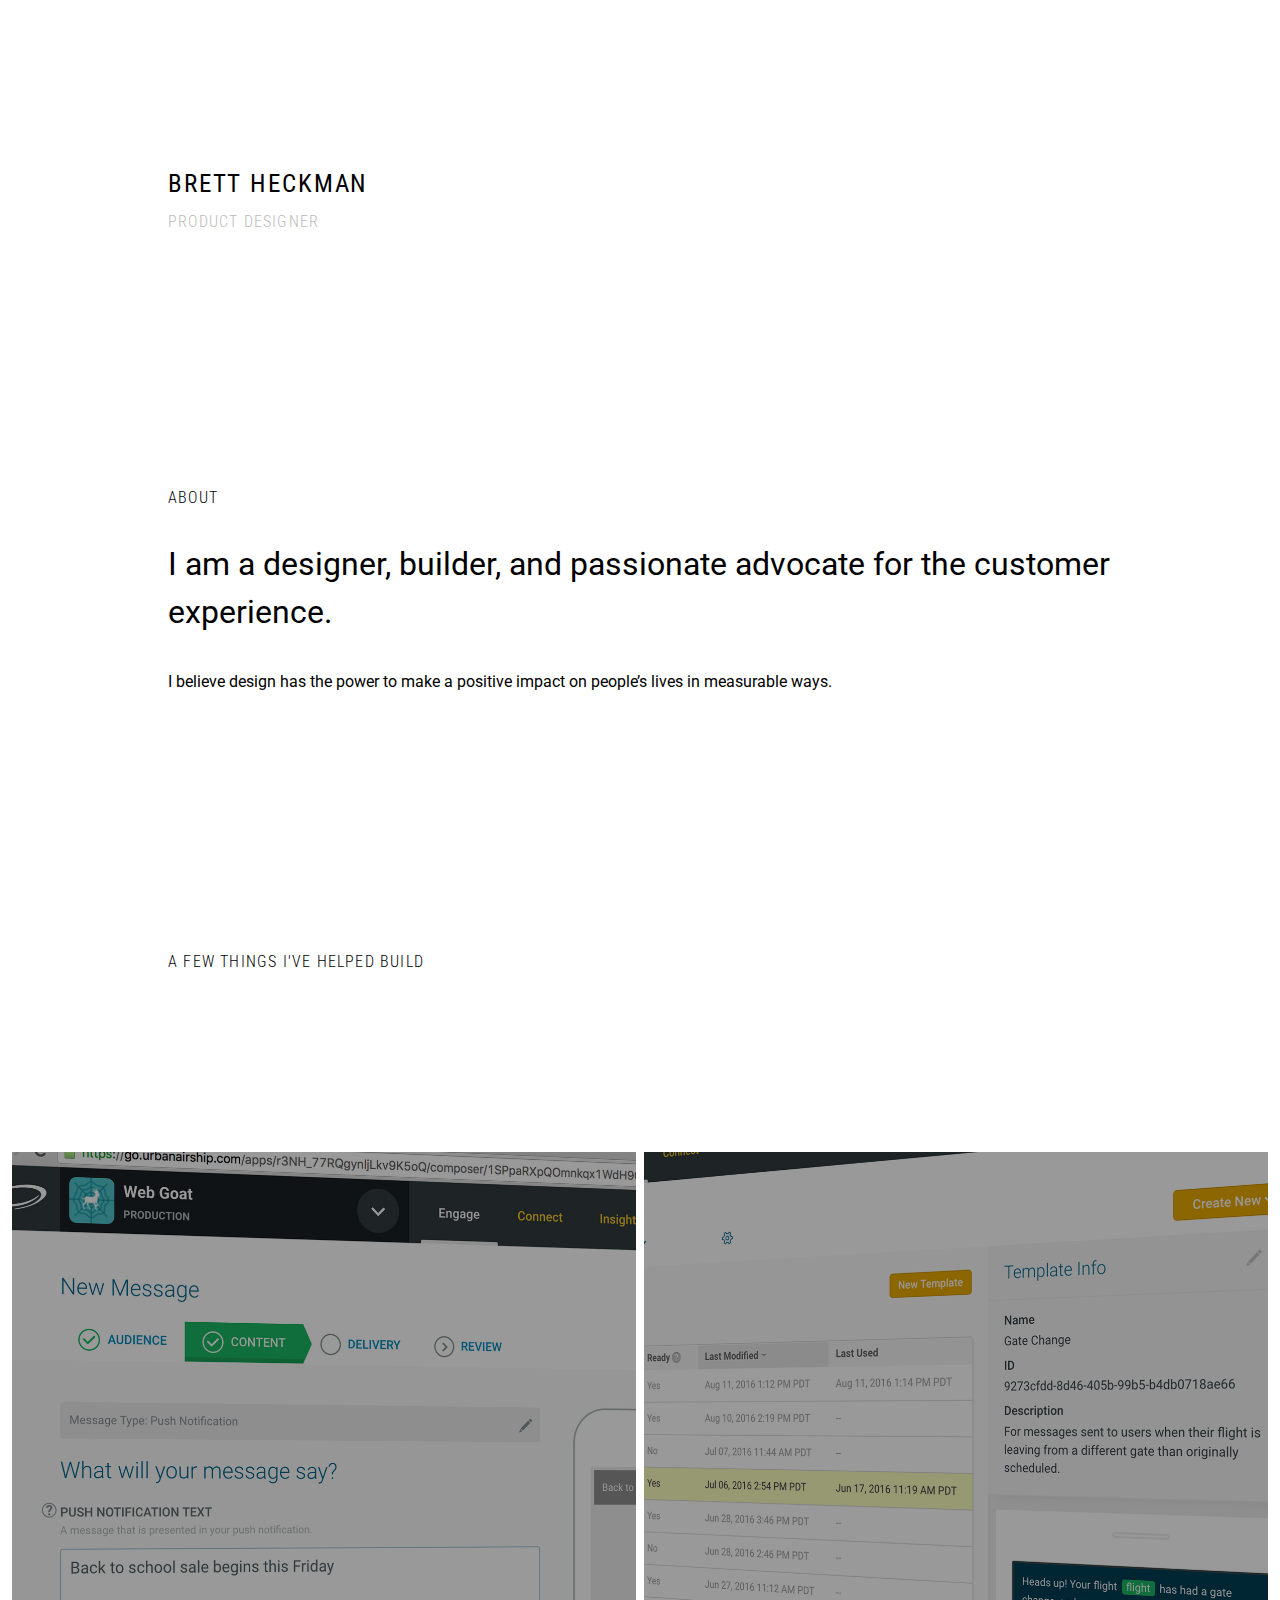
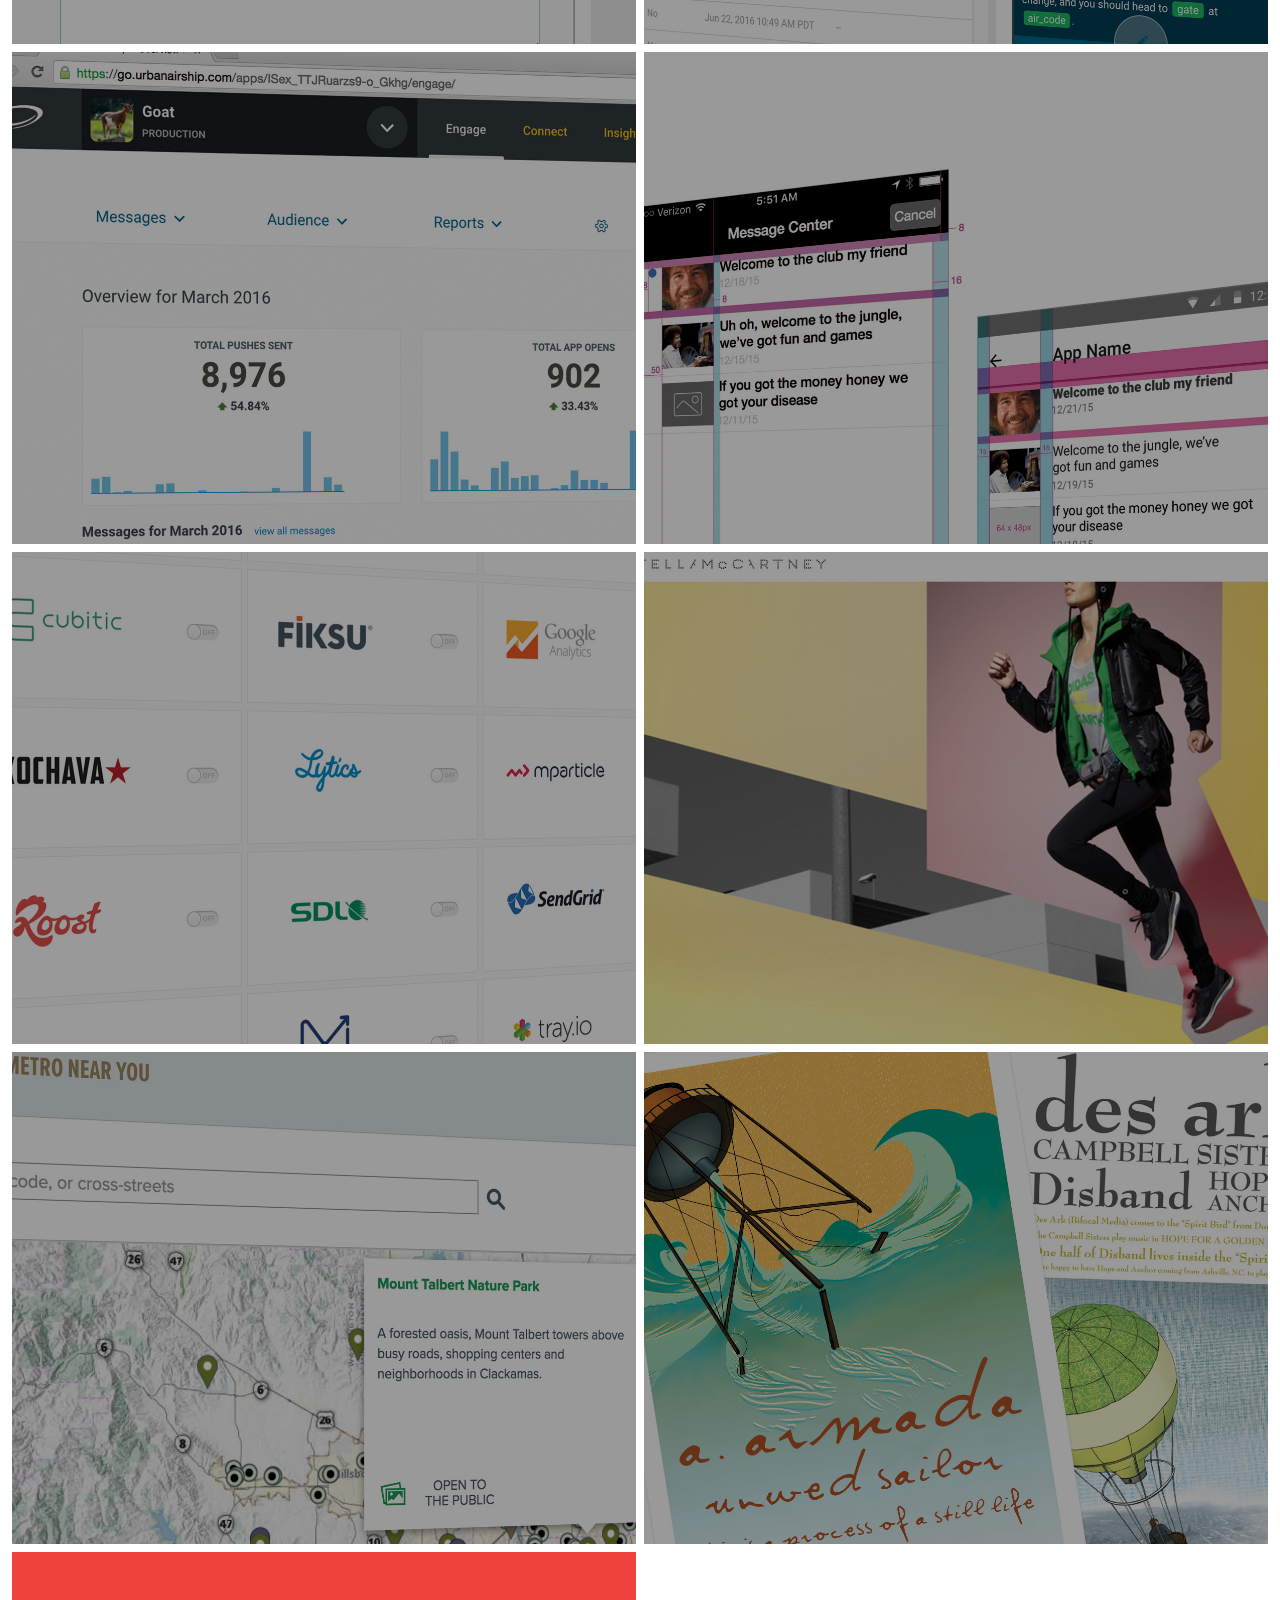
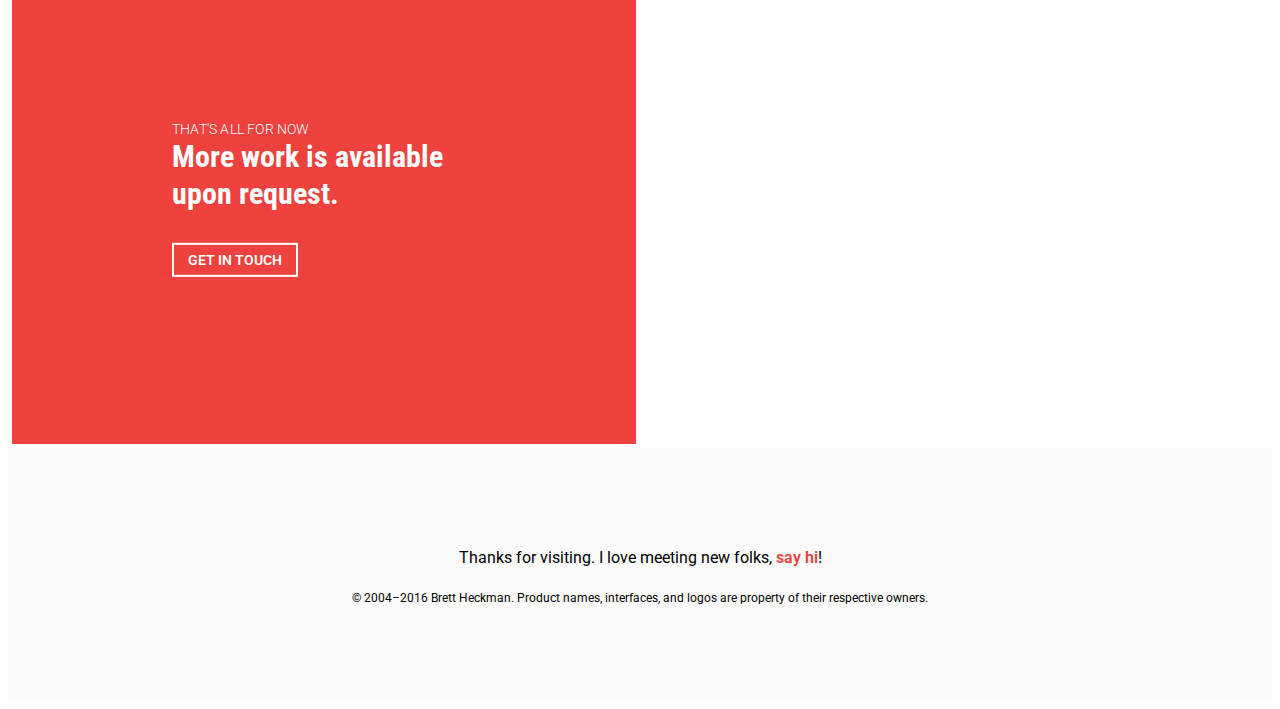
==== commit 8c0b266d: "Summer work update" ====
--- a/index.html
+++ b/index.html
@@ -36,6 +36,7 @@
 
     <!-- Your styles -->
     <link rel="stylesheet" href="styles/main.css">
+    <link rel="stylesheet" href="styles/temp.css">
   </head>
   <body>
     <header>
@@ -46,10 +47,27 @@
       <h2 class="kicker">About</h2>
       <p class="intro">I am a designer, builder, and passionate advocate for the customer experience.</p>
       <p>I believe design has the power to make a positive impact on people’s lives in measurable ways.</p>
-      <p>Some days, I wish I was a carpenter.</p>
     </section>
     <section class="work">
       <h2 class="kicker">A Few Things I've Helped Build</h2>
+      <div class="work-item">
+        <div class="work-item__image" style="background-image: url('images/composer-teaser.jpg');"></div>
+        <div class="work-item__text">
+          <span class="work-item__kicker">Urban Airship</span>
+          <h2 class="work-item__title">Message Composer</h2>
+          <a class="button button--more" href="work/composer.html">View More</a>
+        </div>
+        <div class="mask"></div>
+      </div>
+      <div class="work-item">
+        <div class="work-item__image" style="background-image: url('images/personalization-teaser.jpg');"></div>
+        <div class="work-item__text">
+          <span class="work-item__kicker">Urban Airship</span>
+          <h2 class="work-item__title">Message Personalization</h2>
+          <a class="button button--more" href="work/personalization.html">View More</a>
+        </div>
+        <div class="mask"></div>
+      </div>
       <div class="work-item">
         <div class="work-item__image" style="background-image: url('images/ua-ia-teaser.jpg');"></div>
         <div class="work-item__text">
@@ -72,7 +90,7 @@
         <div class="work-item__image" style="background-image: url('images/connect-teaser.jpg');"></div>
         <div class="work-item__text">
           <span class="work-item__kicker">Urban Airship</span>
-          <h2 class="work-item__title">Connect: Mobile Data Stream</h2>
+          <h2 class="work-item__title">Connect: A Data Streaming API</h2>
           <a class="button button--more" href="work/connect.html">View More</a>
         </div>
         <div class="mask"></div>
@@ -83,6 +101,15 @@
           <span class="work-item__kicker">Wardenclyffe</span>
           <h2 class="work-item__title">Stella McCartney iPad App</h2>
           <a class="button button--more" href="work/stella.html">View More</a>
+        </div>
+        <div class="mask"></div>
+      </div>
+      <div class="work-item">
+        <div class="work-item__image" style="background-image: url('images/metro-teaser.jpg');"></div>
+        <div class="work-item__text">
+          <span class="work-item__kicker">ThinkShout</span>
+          <h2 class="work-item__title">oregonmetro.gov</h2>
+          <a class="button button--more" href="work/metro.html">View More</a>
         </div>
         <div class="mask"></div>
       </div>
--- a/styles/temp.css
+++ b/styles/temp.css
@@ -0,0 +1,158 @@
+section {
+  max-width: 1300px;
+  margin: 0 auto;
+}
+
+.feature__image {
+    height: auto;
+}
+
+.feature__text {
+  top: auto;
+  -webkit-transform: translateY(0);
+  transform: translateY(0);
+}
+
+.work-artifacts {
+  padding: 0;
+}
+
+.work-item {
+  border: 4px solid #FFF;
+  box-sizing: border-box;
+}
+
+.work-item:nth-of-type(even) .mask,
+.work-item:nth-of-type(odd) .mask {
+  opacity: 0.4;
+}
+
+.work-item:nth-of-type(even):hover .mask,
+.work-item:nth-of-type(odd):hover .mask {
+  opacity: 0.8;
+}
+
+.work-item.more .mask {
+  opacity: 1;
+}
+
+a.back,
+a.back:hover {
+    border: 0;
+}
+
+.project--actions {
+  background: #fbfbfb;
+  display: block;
+  border-top: 1px solid #d2d2d2;
+  box-shadow: rgba(0,0,0,0.1) 0 1px 2px;
+  margin-top: 30px;
+}
+
+.project--actions:after {
+  display:table;content:"";clear:both
+}
+
+.project--actions .col {
+  width: 100%;
+  display: block;
+  text-align: center;
+}
+
+.project--actions .col a {
+  display: block;
+  padding: 30px 0;
+  border: 0;
+  transition: all .25s cubic-bezier(.23,.61,.41,1);
+  box-sizing: border-box;
+}
+
+.project--actions .col a.prev,
+.project--actions .col a.next {
+  background: #ef413d;
+  color: #FFF;
+  transition: all .25s cubic-bezier(.23,.61,.41,1);
+}
+
+.project--actions .col a.view-all {
+  border-left: 1px solid #d2d2d2;
+  border-right: 1px solid #d2d2d2;
+}
+.project--actions .col a:hover {
+  background: #ef413d;
+  color: #fff;
+}
+.project--actions .col a.prev,
+.project--actions .col a.next {
+  display: block;
+  margin: 10px auto 0;
+  height: 60px;
+  width: 60px;
+  padding: 0;
+  line-height: 71px;
+  border-radius: 50%;
+  background: #ef413d;
+  color: #FFF;
+  transition: all .25s cubic-bezier(.23,.61,.41,1);
+}
+.project--actions .col a.prev:hover,
+.project--actions .col a.next:hover {
+  background: #ef413d;
+  color: #FFF;
+  transition: all .25s cubic-bezier(.23,.61,.41,1);
+}
+
+section.footer {
+  background: #fbfbfb;
+  text-align: center;
+}
+
+@media (min-width: 700px) {
+  .project--actions .col {
+    width: 33.3333%;
+    float: left;
+  }
+}
+
+
+@media (min-width: 700px) {
+  .the-facts .project__metadata {
+    border-left: 0;
+  }
+  .the-facts .project__description {
+    border-right: 2px solid #ef413d;
+    min-height: 400px;
+  }
+}
+
+@media (min-width: 980px) {
+  .work h2.kicker {
+    padding: 10rem;
+  }
+  .feature--50-50 {
+    height: auto;
+  }
+  .feature--full {
+    height: auto;
+  }
+  .feature__image {
+    height: auto;
+  }
+  .feature__text {
+    top: auto;
+  }
+  .feature--full.short {
+    height: auto;
+  }
+  .feature--full .feature__image,
+  .feature--full.short .feature__image {
+    height: auto;
+  }
+
+}
+
+@media (min-width: 1300px) {
+  .work h2.kicker {
+    padding: 10rem 6rem;
+  }
+}
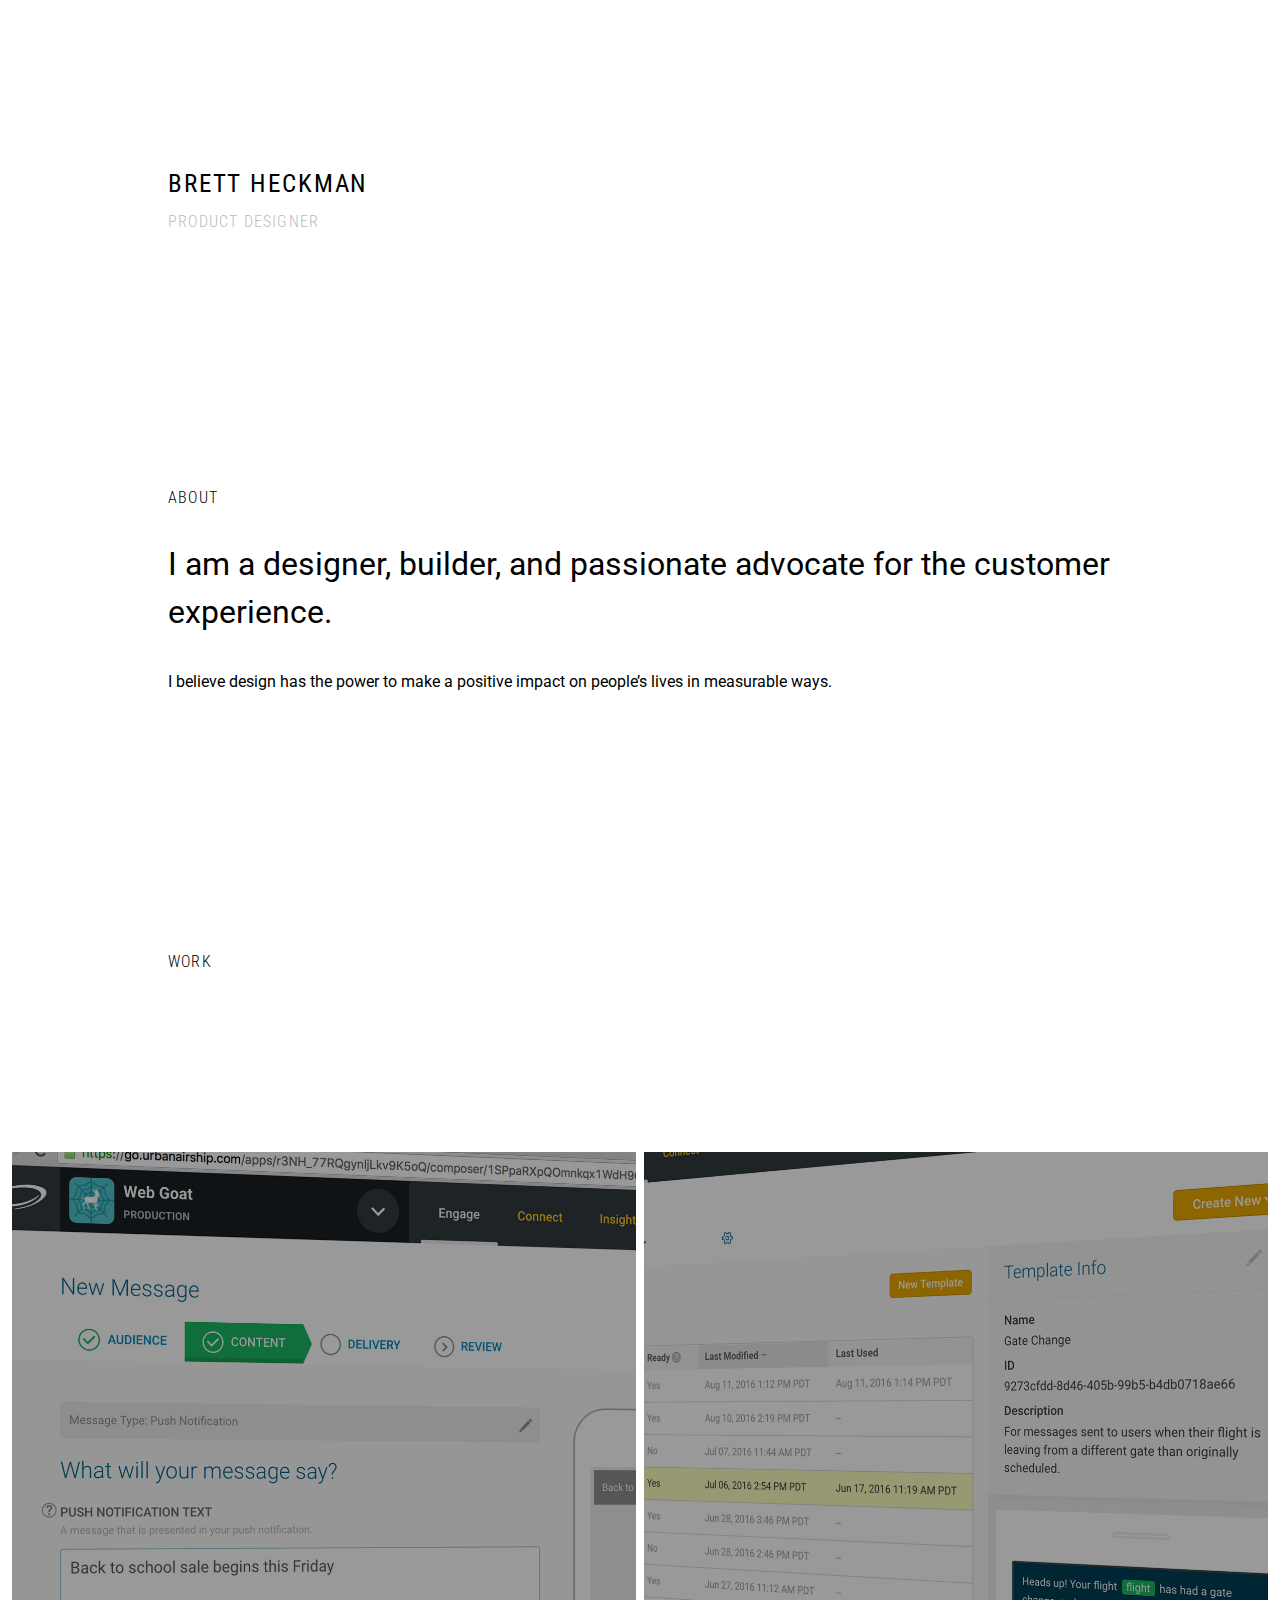
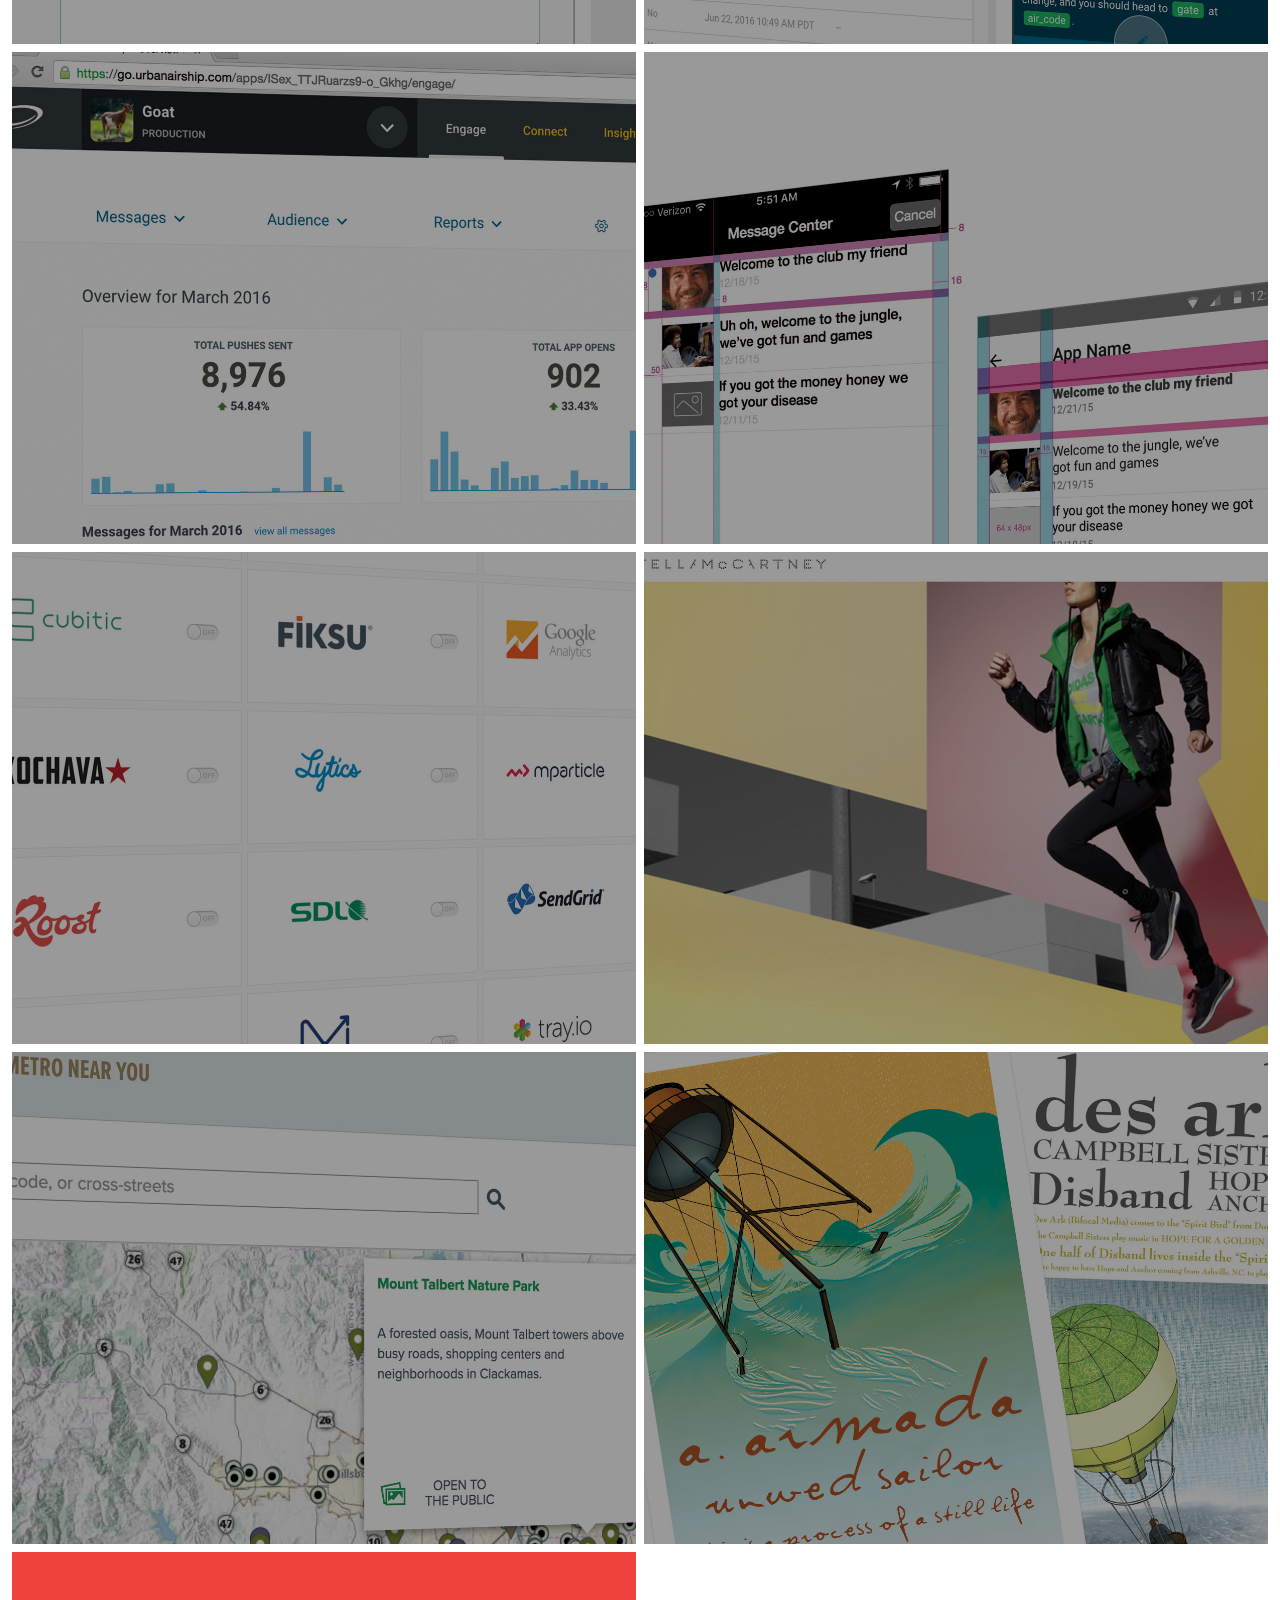
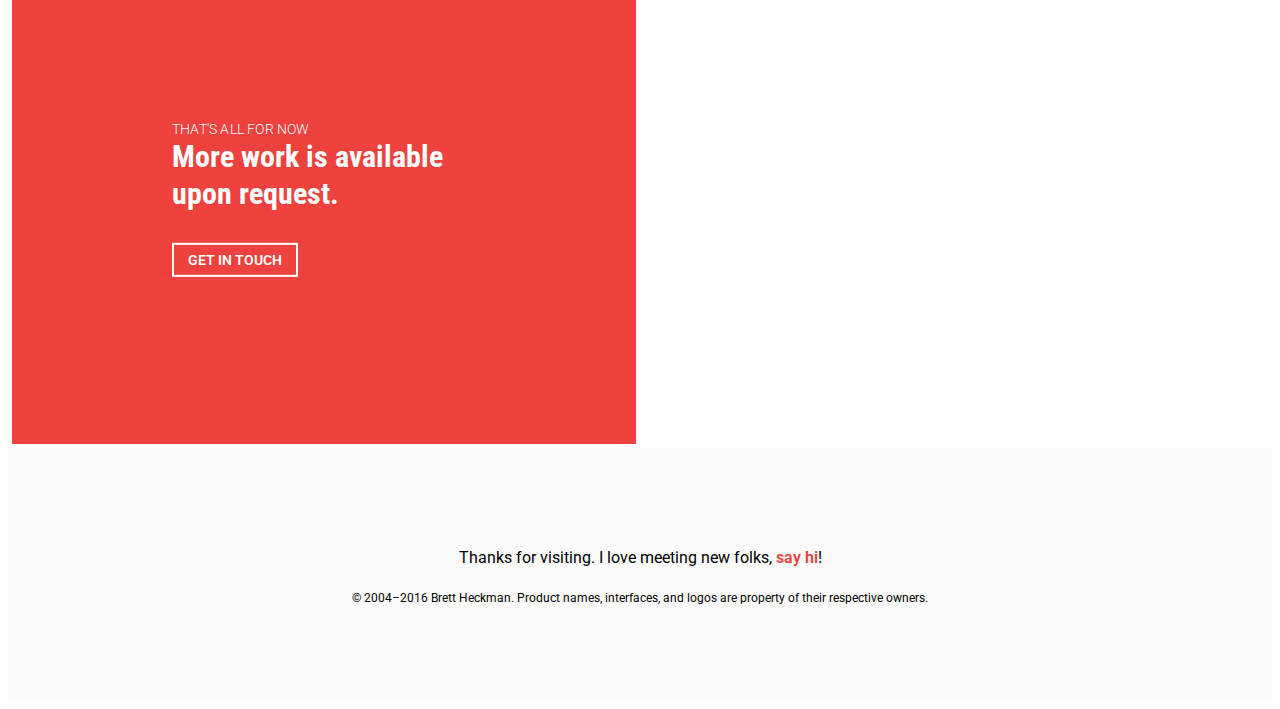
==== commit 6aa718c7: "Text change" ====
--- a/index.html
+++ b/index.html
@@ -49,7 +49,7 @@
       <p>I believe design has the power to make a positive impact on people’s lives in measurable ways.</p>
     </section>
     <section class="work">
-      <h2 class="kicker">A Few Things I've Helped Build</h2>
+      <h2 class="kicker">Work</h2>
       <div class="work-item">
         <div class="work-item__image" style="background-image: url('images/composer-teaser.jpg');"></div>
         <div class="work-item__text">
@@ -72,7 +72,7 @@
         <div class="work-item__image" style="background-image: url('images/ua-ia-teaser.jpg');"></div>
         <div class="work-item__text">
           <span class="work-item__kicker">Urban Airship</span>
-          <h2 class="work-item__title">Information Architecture &amp; User Flow Redesign</h2>
+          <h2 class="work-item__title">Information Architecture Redesign</h2>
           <a class="button button--more" href="work/ua-ia.html">View More</a>
         </div>
         <div class="mask"></div>
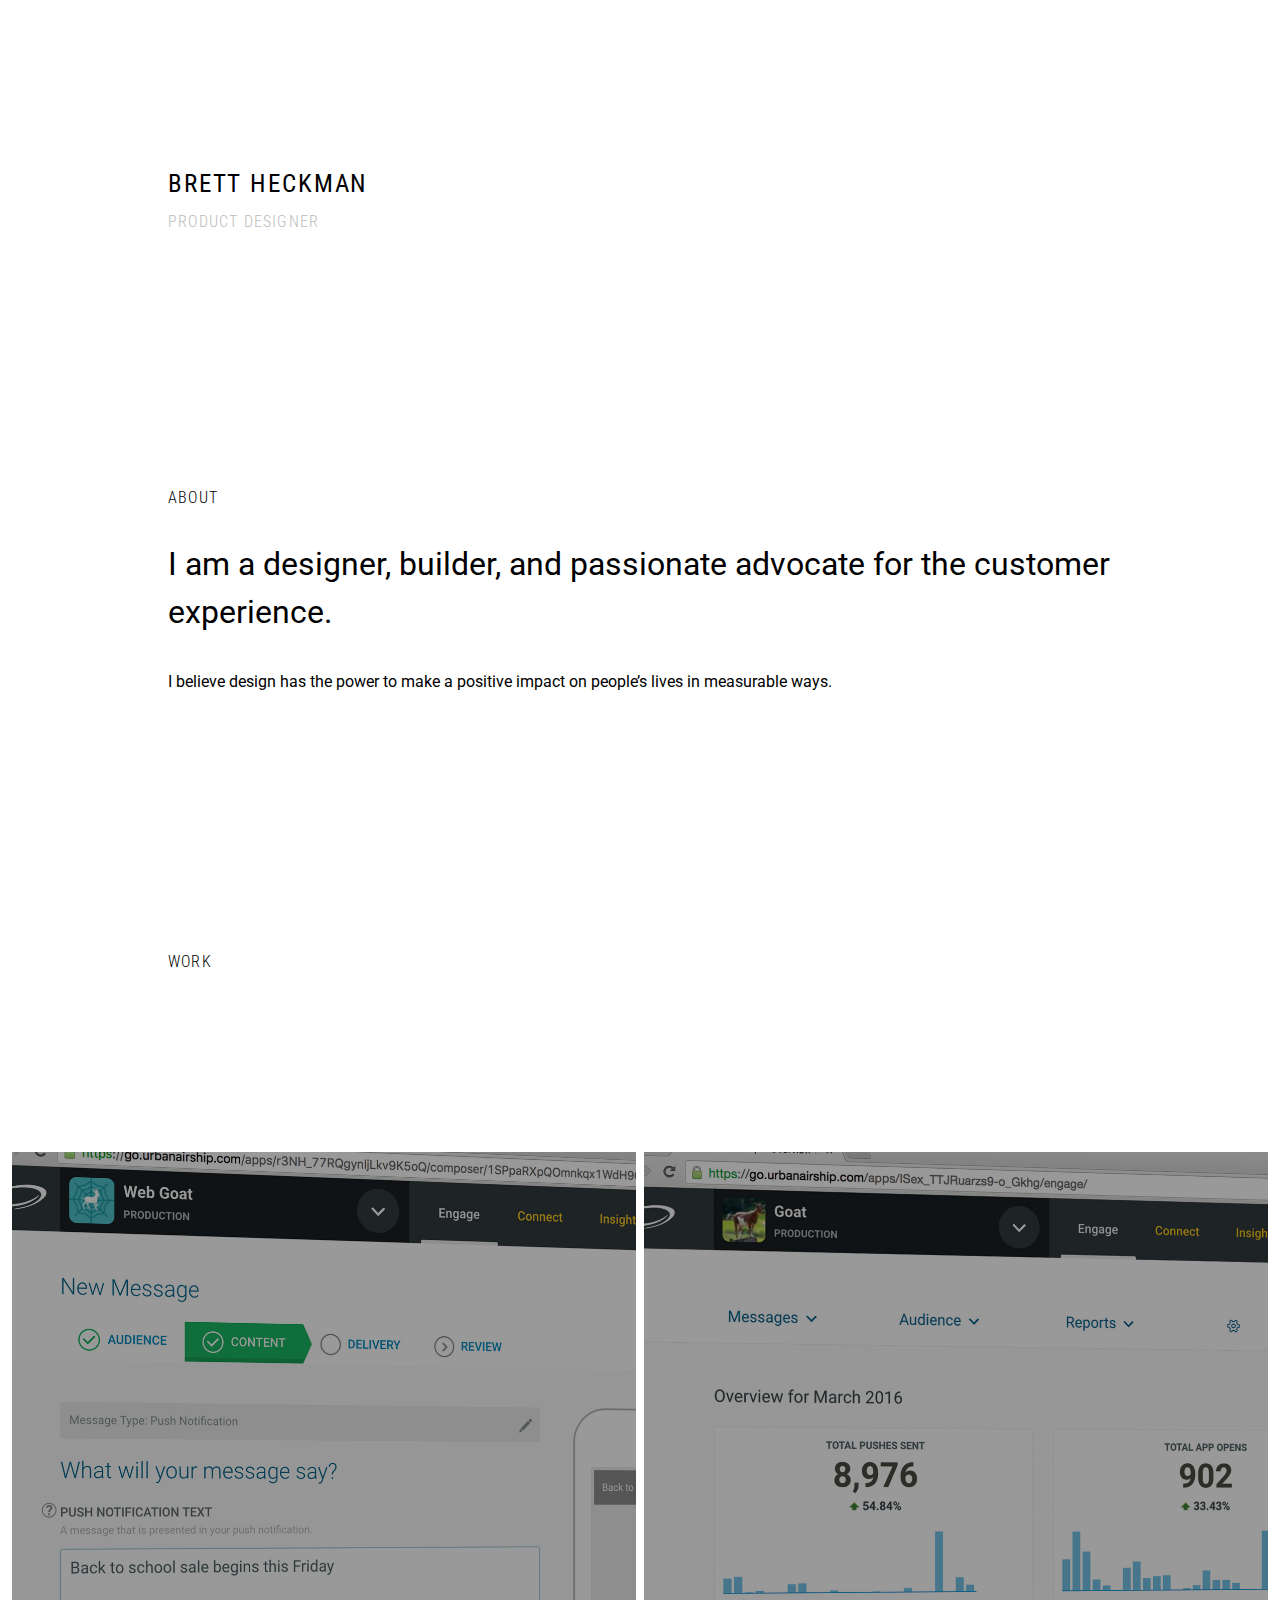
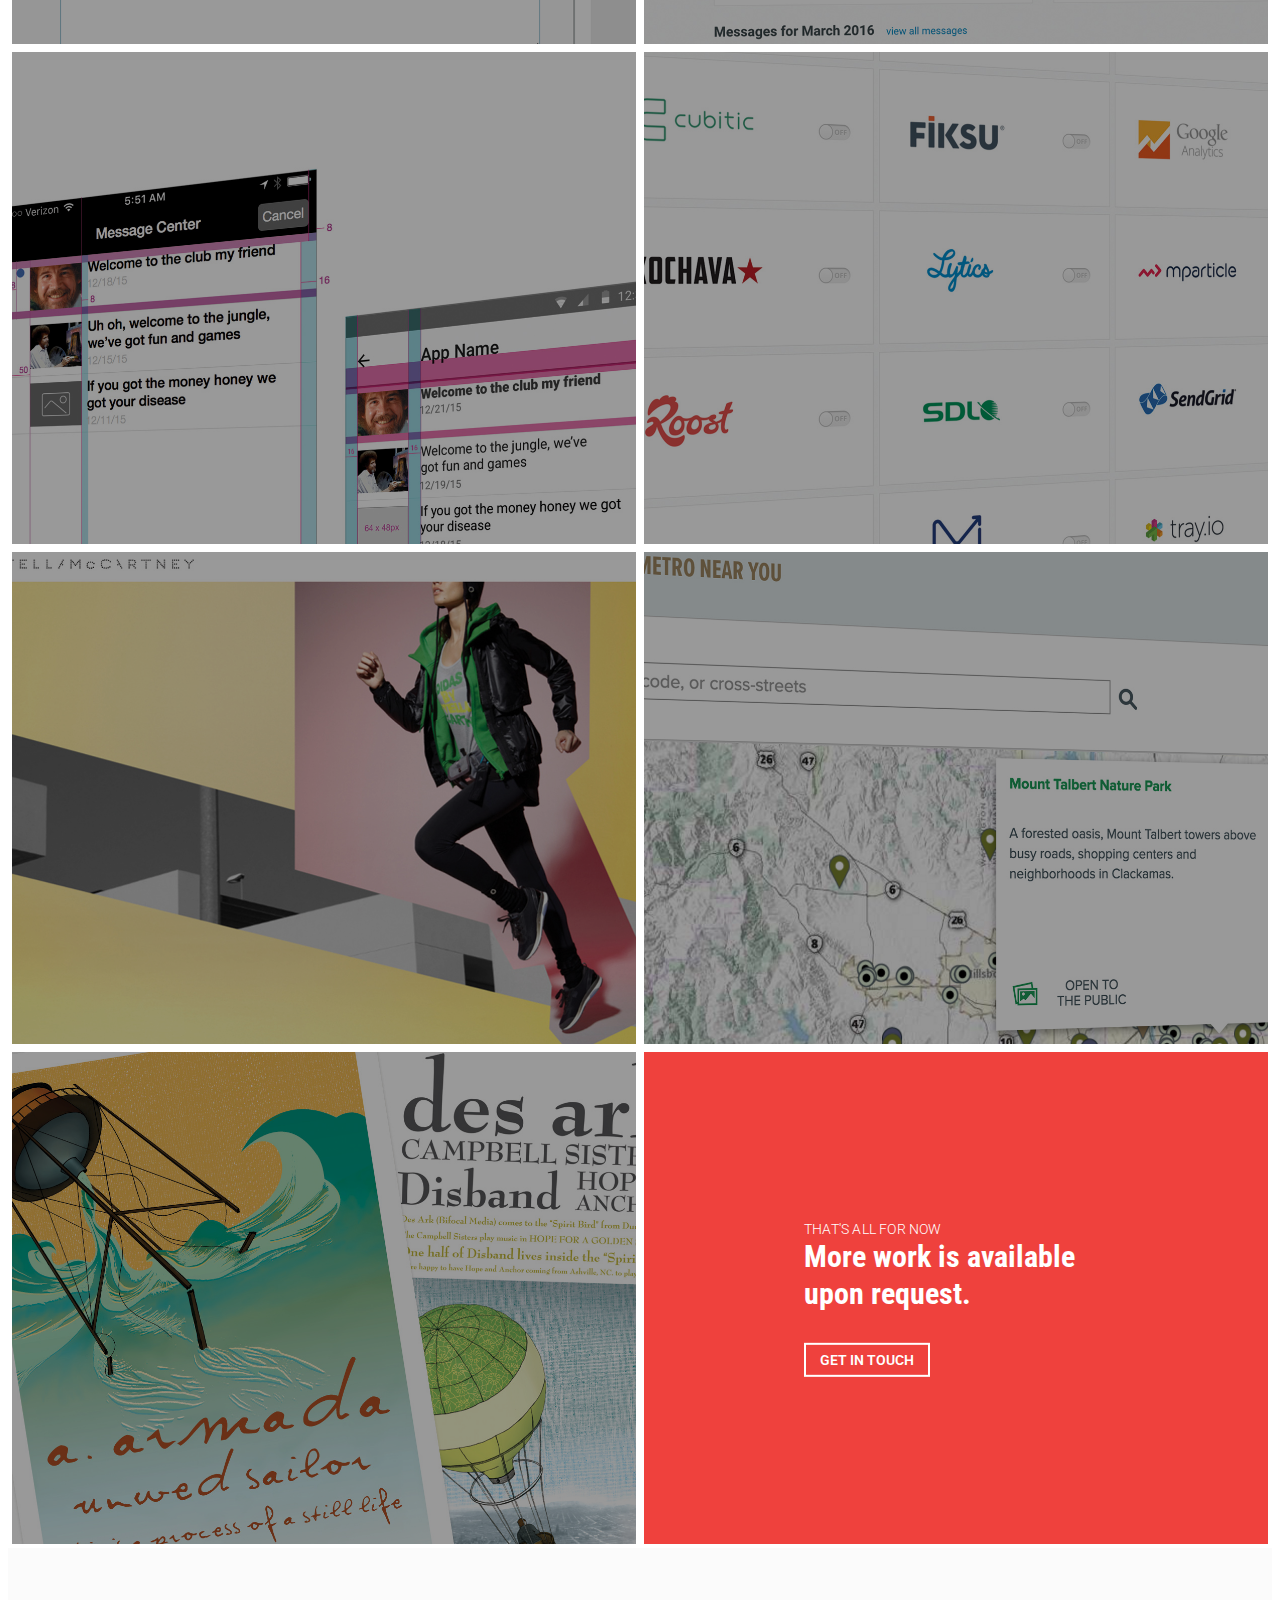
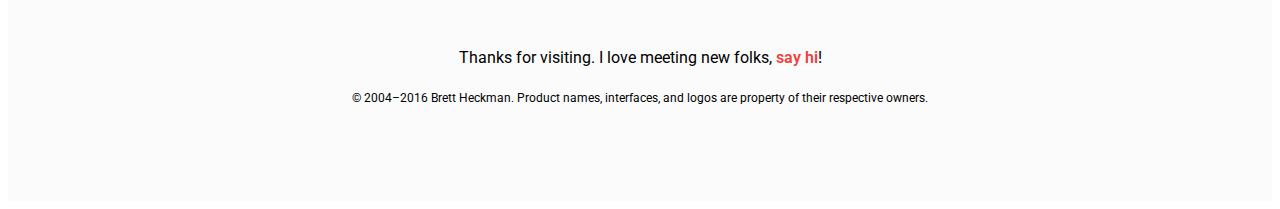
==== commit 050243e0: "remove templates" ====
--- a/index.html
+++ b/index.html
@@ -56,15 +56,6 @@
           <span class="work-item__kicker">Urban Airship</span>
           <h2 class="work-item__title">Message Composer</h2>
           <a class="button button--more" href="work/composer.html">View More</a>
-        </div>
-        <div class="mask"></div>
-      </div>
-      <div class="work-item">
-        <div class="work-item__image" style="background-image: url('images/personalization-teaser.jpg');"></div>
-        <div class="work-item__text">
-          <span class="work-item__kicker">Urban Airship</span>
-          <h2 class="work-item__title">Message Personalization</h2>
-          <a class="button button--more" href="work/personalization.html">View More</a>
         </div>
         <div class="mask"></div>
       </div>
